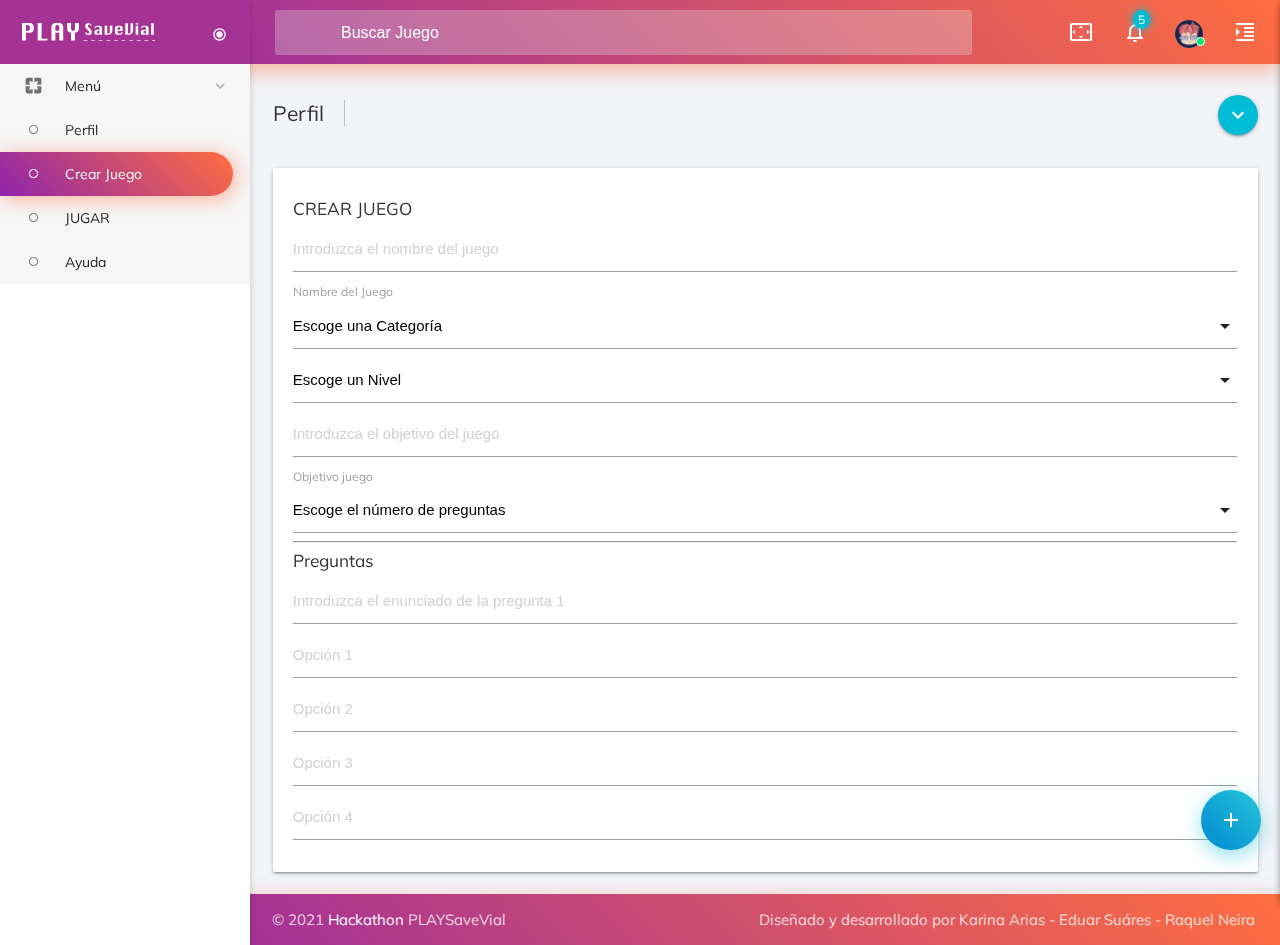
==== crearJuego.html @ b0d1ce9a "Front - Registro" ====
<!DOCTYPE html>
<html class="loading" lang="en" data-textdirection="ltr">
<!-- BEGIN: Head-->

<head>
    <meta http-equiv="Content-Type" content="text/html; charset=UTF-8">
    <meta http-equiv="X-UA-Compatible" content="IE=edge">
    <meta name="viewport" content="width=device-width, initial-scale=1.0, user-scalable=0, minimal-ui">
    <title>CrearJuego</title>
    <link rel="apple-touch-icon" href="app-assets/images/favicon/apple-touch-icon-152x152.png">

    <link rel="shortcut icon" type="image/x-icon" href="app-assets/images/favicon/Ofavicon-32x32.png">
    <link href="https://fonts.googleapis.com/icon?family=Material+Icons" rel="stylesheet">

    <!-- ///////////////// -->

    <!-- BEGIN: VENDOR CSS-->
    <link rel="stylesheet" type="text/css" href="app-assets/vendors/vendors.min.css">
    <link rel="stylesheet" type="text/css" href="app-assets/vendors/flag-icon/css/flag-icon.min.css">
    <link rel="stylesheet" type="text/css" href="app-assets/vendors/data-tables/css/jquery.dataTables.min.css">
    <link rel="stylesheet" type="text/css" href="app-assets/vendors/data-tables/extensions/responsive/css/responsive.dataTables.min.css">
    <link rel="stylesheet" type="text/css" href="app-assets/vendors/data-tables/css/select.dataTables.min.css">
    <!-- END: VENDOR CSS-->
    <!-- BEGIN: Page Level CSS-->
    <link rel="stylesheet" type="text/css" href="app-assets/css/themes/vertical-menu-nav-dark-template/materialize.css">
    <link rel="stylesheet" type="text/css" href="app-assets/css/themes/vertical-menu-nav-dark-template/style.css">
    <link rel="stylesheet" type="text/css" href="app-assets/css/pages/data-tables.css">
    <link rel="stylesheet" href="https://cdn.datatables.net/1.11.3/css/dataTables.bootstrap4.min.css">
    <!-- END: Page Level CSS-->
    <!-- BEGIN: Custom CSS-->
    <link rel="stylesheet" type="text/css" href="app-assets/css/custom/custom.css">
    <link rel="stylesheet" type="text/css" href="app-assets/css/custom/custom.css">
    <!-- END: Custom CSS-->

</head>
<!-- END: Head-->

<body class="vertical-layout page-header-light vertical-menu-collapsible preload-transitions 2-columns   " data-open="click" data-menu="vertical-menu-nav-dark" data-col="2-columns">

    <!-- BEGIN: Header-->
    <header class="page-topbar" id="header">
        <div class="navbar navbar-fixed">
            <nav class="navbar-main navbar-color nav-collapsible sideNav-lock navbar-dark gradient-45deg-purple-deep-orange gradient-shadow">
                <div class="nav-wrapper">
                    <div class="header-search-wrapper hide-on-med-and-down"><i class="material-icons">buscar</i>
                        <input class="header-search-input z-depth-2" type="text" name="Search" placeholder="Buscar Juego" data-search="template-list">
                        <ul class="search-list collection display-none"></ul>
                    </div>
                    <ul class="navbar-list right">
                        <li class="dropdown-language"><a class="waves-effect waves-block waves-light translation-button" href="#" data-target="translation-dropdown"><span class="flag-icon flag-icon-gb"></span></a></li>
                        <li class="hide-on-med-and-down"><a class="waves-effect waves-block waves-light toggle-fullscreen" href="javascript:void(0);"><i class="material-icons">settings_overscan</i></a></li>
                        <li class="hide-on-large-only search-input-wrapper"><a class="waves-effect waves-block waves-light search-button" href="javascript:void(0);"><i class="material-icons">search</i></a></li>
                        <li><a class="waves-effect waves-block waves-light notification-button" href="javascript:void(0);" data-target="notifications-dropdown"><i class="material-icons">notifications_none<small class="notification-badge">5</small></i></a></li>
                        <li><a class="waves-effect waves-block waves-light profile-button" href="javascript:void(0);" data-target="profile-dropdown"><span class="avatar-status avatar-online"><img src="app-assets/images/avatar/AvatarJuego.png" alt="avatar"><i></i></span></a></li>
                        <li><a class="waves-effect waves-block waves-light sidenav-trigger" href="#" data-target="slide-out-right"><i class="material-icons">format_indent_increase</i></a></li>
                    </ul>
                    <!-- translation-button-->
                    <ul class="dropdown-content" id="translation-dropdown">
                        <li class="dropdown-item"><a class="grey-text text-darken-1" href="#!" data-language="en"><i class="flag-icon flag-icon-gb"></i> English</a></li>
                        <li class="dropdown-item"><a class="grey-text text-darken-1" href="#!" data-language="fr"><i class="flag-icon flag-icon-fr"></i> French</a></li>
                        <li class="dropdown-item"><a class="grey-text text-darken-1" href="#!" data-language="pt"><i class="flag-icon flag-icon-pt"></i> Portuguese</a></li>
                        <li class="dropdown-item"><a class="grey-text text-darken-1" href="#!" data-language="de"><i class="flag-icon flag-icon-de"></i> German</a></li>
                    </ul>
                    <!-- notifications-dropdown-->
                    <ul class="dropdown-content" id="notifications-dropdown">
                        <li>
                            <h6>Notificaciones<span class="new badge">5</span></h6>
                        </li>
                        <li class="divider"></li>
                    </ul>
                    <!-- profile-dropdown-->
                    <ul class="dropdown-content" id="profile-dropdown">
                        <li><a class="grey-text text-darken-1" href="#"><i class="material-icons">person_outline</i> Perfil</a></li>
                        <li><a class="grey-text text-darken-1" href="#"><i class="material-icons">chat_bubble_outline</i> Chat</a></li>
                        <li><a class="grey-text text-darken-1" href="#"><i class="material-icons">help_outline</i> Ayuda</a></li>
                        <li class="divider"></li>
                        <li><a class="grey-text text-darken-1" href="#"><i class="material-icons">keyboard_tab</i> Salir</a></li>
                    </ul>
                </div>
                <nav class="display-none search-sm">
                    <div class="nav-wrapper">
                        <form id="navbarForm">
                            <div class="input-field search-input-sm">
                                <input class="search-box-sm mb-0" type="search" required="" id="search" placeholder="Explore Materialize" data-search="template-list">
                                <label class="label-icon" for="search"><i class="material-icons search-sm-icon">search</i></label><i class="material-icons search-sm-close">close</i>
                                <ul class="search-list collection search-list-sm display-none"></ul>
                            </div>
                        </form>
                    </div>
                </nav>
            </nav>
        </div>
    </header>
    <!-- END: Header-->
    <ul class="display-none" id="default-search-main">
        <li class="auto-suggestion-title"><a class="collection-item" href="#">
                <h6 class="search-title">FILES</h6>
            </a></li>
        <li class="auto-suggestion"><a class="collection-item" href="#">
                <div class="display-flex">
                    <div class="display-flex align-item-center flex-grow-1">
                        <div class="avatar"><img src="../../../app-assets/images/icon/pdf-image.png" width="24" height="30" alt="sample image"></div>
                        <div class="member-info display-flex flex-column"><span class="black-text">Two new item submitted</span><small class="grey-text">Marketing Manager</small></div>
                    </div>
                    <div class="status"><small class="grey-text">17kb</small></div>
                </div>
            </a></li>
        <li class="auto-suggestion"><a class="collection-item" href="#">
                <div class="display-flex">
                    <div class="display-flex align-item-center flex-grow-1">
                        <div class="avatar"><img src="../../../app-assets/images/icon/doc-image.png" width="24" height="30" alt="sample image"></div>
                        <div class="member-info display-flex flex-column"><span class="black-text">52 Doc file Generator</span><small class="grey-text">FontEnd Developer</small></div>
                    </div>
                    <div class="status"><small class="grey-text">550kb</small></div>
                </div>
            </a></li>
        <li class="auto-suggestion"><a class="collection-item" href="#">
                <div class="display-flex">
                    <div class="display-flex align-item-center flex-grow-1">
                        <div class="avatar"><img src="../../../app-assets/images/icon/xls-image.png" width="24" height="30" alt="sample image"></div>
                        <div class="member-info display-flex flex-column"><span class="black-text">25 Xls File Uploaded</span><small class="grey-text">Digital Marketing Manager</small></div>
                    </div>
                    <div class="status"><small class="grey-text">20kb</small></div>
                </div>
            </a></li>
        <li class="auto-suggestion"><a class="collection-item" href="#">
                <div class="display-flex">
                    <div class="display-flex align-item-center flex-grow-1">
                        <div class="avatar"><img src="../../../app-assets/images/icon/jpg-image.png" width="24" height="30" alt="sample image"></div>
                        <div class="member-info display-flex flex-column"><span class="black-text">Anna Strong</span><small class="grey-text">Web Designer</small></div>
                    </div>
                    <div class="status"><small class="grey-text">37kb</small></div>
                </div>
            </a></li>
        <li class="auto-suggestion-title"><a class="collection-item" href="#">
                <h6 class="search-title">MEMBERS</h6>
            </a></li>
        <li class="auto-suggestion"><a class="collection-item" href="#">
                <div class="display-flex">
                    <div class="display-flex align-item-center flex-grow-1">
                        <div class="avatar"><img class="circle" src="" width="30" alt="sample image"></div>
                        <div class="member-info display-flex flex-column"><span class="black-text">John Doe</span><small class="grey-text">UI designer</small></div>
                    </div>
                </div>
            </a></li>
        <li class="auto-suggestion"><a class="collection-item" href="#">
                <div class="display-flex">
                    <div class="display-flex align-item-center flex-grow-1">
                        <div class="avatar"><img class="circle" src="" width="30" alt="sample image"></div>
                        <div class="member-info display-flex flex-column"><span class="black-text">Michal Clark</span><small class="grey-text">FontEnd Developer</small></div>
                    </div>
                </div>
            </a></li>
        <li class="auto-suggestion"><a class="collection-item" href="#">
                <div class="display-flex">
                    <div class="display-flex align-item-center flex-grow-1">
                        <div class="avatar"><img class="circle" src="" width="30" alt="sample image"></div>
                        <div class="member-info display-flex flex-column"><span class="black-text">Milena Gibson</span><small class="grey-text">Digital Marketing</small></div>
                    </div>
                </div>
            </a></li>
        <li class="auto-suggestion"><a class="collection-item" href="#">
                <div class="display-flex">
                    <div class="display-flex align-item-center flex-grow-1">
                        <div class="avatar"><img class="circle" src="" width="30" alt="sample image"></div>
                        <div class="member-info display-flex flex-column"><span class="black-text">Anna Strong</span><small class="grey-text">Web Designer</small></div>
                    </div>
                </div>
            </a></li>
    </ul>
    <ul class="display-none" id="page-search-title">
        <li class="auto-suggestion-title"><a class="collection-item" href="#">
                <h6 class="search-title">PAGES</h6>
            </a></li>
    </ul>
    <ul class="display-none" id="search-not-found">
        <li class="auto-suggestion"><a class="collection-item display-flex align-items-center" href="#"><span class="material-icons">error_outline</span><span class="member-info">No results found.</span></a></li>
    </ul>



    <!-- BEGIN: SideNav-->
    <aside class="sidenav-main nav-expanded nav-lock nav-collapsible sidenav-light navbar-full sidenav-active-rounded">
        <div class="brand-sidebar">
            <h1 class="logo-wrapper"><a class="brand-logo darken-1" href="index.html"><img class="miLogoPerfil"src="app-assets/images/logo/logoplaysvg3.svg" alt="materialize logo"/><span class="logo-text hide-on-med-and-down"></span></a><a class="navbar-toggler" href="#"><i class="material-icons">radio_button_checked</i></a></h1>
        </div>
        <ul class="sidenav sidenav-collapsible leftside-navigation collapsible sidenav-fixed menu-shadow" id="slide-out" data-menu="menu-navigation" data-collapsible="menu-accordion">
            <li class="active bold"><a class="collapsible-header waves-effect waves-cyan " href="#"><i class="material-icons">pages</i><span class="menu-title" data-i18n="Pages">Menú</span></a>
                <div class="collapsible-body">
                    <ul class="collapsible collapsible-sub" data-collapsible="accordion">
                        <li><a href="perfil.html"><i class="material-icons">radio_button_unchecked</i><span data-i18n="Page Blank">Perfil</span></a>
                        </li>
                        <li class="active"><a class="active"href="crearJuego.html"><i class="material-icons">radio_button_unchecked</i><span data-i18n="Page Blank">Crear Juego</span></a>
                        </li>
                        <li><a href="jugar.html"><i class="material-icons">radio_button_unchecked</i><span data-i18n="Page Blank">JUGAR</span></a>
                        </li>
                        <li><a href="#"><i class="material-icons">radio_button_unchecked</i><span data-i18n="Page Blank">Ayuda</span></a>
                        </li>
                        <!-- <li><a href="skate.html"><i class="material-icons">radio_button_unchecked</i><span data-i18n="Page Blank">Skate</span></a>
                        </li>
                        <li><a href="#"><i class="material-icons">radio_button_unchecked</i><span data-i18n="Page Blank">Cliente</span></a>
                        </li>
                        <li><a href="#"><i class="material-icons">radio_button_unchecked</i><span data-i18n="Page Blank">Mensaje</span></a>
                        </li> -->
                    </ul>
                </div>
            </li>

        </ul>
        <div class="navigation-background"></div><a class="sidenav-trigger btn-sidenav-toggle btn-floating btn-medium waves-effect waves-light hide-on-large-only" href="#" data-target="slide-out"><i class="material-icons">menu</i></a>
    </aside>
    <!-- END: SideNav-->

    <!-- BEGIN: Page Main-->
    <div id="main">
        <div class="row">
            <div class="breadcrumbs-inline pt-3 pb-1" id="breadcrumbs-wrapper">
                <!-- Search for small screen-->
                <div class="container">
                    <div class="row">
                        <div class="col s10 m6 l6 breadcrumbs-left">
                            <h5 class="breadcrumbs-title mt-0 mb-0 display-inline hide-on-small-and-down"><span>Perfil</span></h5>
                        </div>
                        <div class="col s2 m6 l6"><a class="btn btn-floating dropdown-settings waves-effect waves-light breadcrumbs-btn right" href="#!" data-target="dropdown1"><i class="material-icons">expand_more </i><i class="material-icons right">arrow_drop_down</i></a>
                            <ul class="dropdown-content" id="dropdown1" tabindex="0">
                                <li tabindex="0"><a class="grey-text text-darken-2" href="#">Crear Juego</a></li>
                                <li tabindex="0"><a class="grey-text text-darken-2" href="#">Jugar</a></li>
                            </ul>
                        </div>
                    </div>
                </div>
            </div>


            <div class="col s12">
                <div class="container">

                        <!-- Modal Trigger -->
                        <!-- <button id="btnNuevo" type="button" class="waves-effect waves-light btn modal-trigger tooltipped" data-toggle="modal" href="#modalGuardar" data-position="bottom" data-tooltip="Agregar Categoria"><i class="material-icons" >library_add</i></button> -->
                        <!-- Modal Structure -->
                        <div id="modalGuardar" class="modal">
                            <div class="modal-content">
                                <h4>Agregar Categoria</h4>
                                <div>
                                    <input type="text" id="name" placeholder="Introduzca el nombre de la categoria">
                                    <input type="text" id="description" placeholder="Introduzca la descripción">
                                </div>
                                <button class="btn waves-effect waves-light " type="submit" name="action" onclick="guardarInformacion()">Agregar
                                    <i class="material-icons right"  >send</i>
                                </button>

                            </div>
                        </div>
                        <div id="modalEditar" class="modal">
                            <div class="modal-content">
                                <h4>Editar Categoria</h4>
                                <div>
                                    <input type="text" id="name_e" placeholder="name">
                                    <input type="text" id="description_e" placeholder="brand">
                                </div>
                                <button class="btn waves-effect waves-light " type="submit" name="action" onclick="editarInformacion()">Editar
                                    <i class="material-icons right"  >send</i>
                                </button>

                            </div>
                        </div>
                        <!-- FINAL MODAL -->

                    <div class="section">
                        <div class="card">
                            <div class="card-content">
                                <p class="caption mb-0">


                                    <!-- ////// -->

                                    <div class="container caja">
                                        <div class="row">
                                            <!-- CONTENIDO MIBODY-->
                                            <!-- users view start -->
                                            <div>
                                                <h6>CREAR JUEGO</h6>

                                                    <input placeholder="Introduzca el nombre del juego" id="nombreJuego" type="text" class="validate">
                                                    <label for="nombreJuego">Nombre del Juego</label>

                                                <select>
                                                    <option value="" disabled selected>Escoge una Categoría</option>
                                                    <option value="Ciclistas">Ciclistas</option>
                                                    <option value="Scooters">Scooters</option>
                                                </select>
                                                <select>
                                                    <option value="" disabled selected>Escoge un Nivel</option>
                                                    <option value="Nivel 1">Nivel 1</option>
                                                    <option value="Nivel 2">Nivel 2</option>
                                                    <option value="Nivel 1">Nivel 3</option>
                                                </select>
                                                <input placeholder="Introduzca el objetivo del juego" id="objetivoJuego" type="text" class="validate">
                                                    <label for="objetivoJuego">Objetivo juego</label>
                                                <select>
                                                    <option value="" disabled selected>Escoge el número de preguntas</option>
                                                    <option value="">2</option>
                                                    <option value="">3</option>
                                                    <option value="">4</option>
                                                    <option value="">5</option>
                                                    <option value="">6</option>
                                                    <option value="">7</option>
                                                    <option value="">8</option>
                                                    <option value="">9</option>
                                                    <option value="">10</option>
                                                </select>
                                                <hr>
                                                <h6>Preguntas</h6>
                                                <input type="text" id="enunciado" placeholder="Introduzca el enunciado de la pregunta 1">
                                                <input type="text" id="enunciado" placeholder="Opción 1">
                                                <input type="text" id="enunciado" placeholder="Opción 2">
                                                <input type="text" id="enunciado" placeholder="Opción 3">
                                                <input type="text" id="enunciado" placeholder="Opción 4">
                                            </div>
                                            <!--  FIN CONTENIDO -->

                                        </div>
                                    </div>


                                </p>
                            </div>
                        </div>
                    </div><!-- START RIGHT SIDEBAR NAV -->
                    <aside id="right-sidebar-nav">
                        <div id="slide-out-right" class="slide-out-right-sidenav sidenav rightside-navigation">
                            <div class="row">
                                <div class="slide-out-right-title">
                                    <div class="col s12 border-bottom-1 pb-0 pt-1">
                                        <div class="row">
                                            <div class="col s2 pr-0 center">
                                                <i class="material-icons vertical-text-middle"><a href="#" class="sidenav-close">clear</a></i>
                                            </div>

                                        </div>
                                    </div>
                                </div>
                                <div class="slide-out-right-body row pl-3">
                                    </div>
                                    <div id="settings" class="col s12">
                                        <p class="setting-header mt-8 mb-3 ml-5 font-weight-900">GENERAL SETTINGS</p>
                                        <ul class="collection border-none">
                                            <li class="collection-item border-none">
                                                <div class="m-0">
                                                    <span>Notifications</span>
                                                    <div class="switch right">
                                                        <label>
                                                            <input checked type="checkbox" />
                                                            <span class="lever"></span>
                                                        </label>
                                                    </div>
                                                </div>
                                            </li>
                                            <li class="collection-item border-none">
                                                <div class="m-0">
                                                    <span>Show recent activity</span>
                                                    <div class="switch right">
                                                        <label>
                                                            <input type="checkbox" />
                                                            <span class="lever"></span>
                                                        </label>
                                                    </div>
                                                </div>
                                            </li>
                                            <li class="collection-item border-none">
                                                <div class="m-0">
                                                    <span>Show recent activity</span>
                                                    <div class="switch right">
                                                        <label>
                                                            <input type="checkbox" />
                                                            <span class="lever"></span>
                                                        </label>
                                                    </div>
                                                </div>
                                            </li>
                                            <li class="collection-item border-none">
                                                <div class="m-0">
                                                    <span>Show Task statistics</span>
                                                    <div class="switch right">
                                                        <label>
                                                            <input type="checkbox" />
                                                            <span class="lever"></span>
                                                        </label>
                                                    </div>
                                                </div>
                                            </li>
                                            <li class="collection-item border-none">
                                                <div class="m-0">
                                                    <span>Show your emails</span>
                                                    <div class="switch right">
                                                        <label>
                                                            <input type="checkbox" />
                                                            <span class="lever"></span>
                                                        </label>
                                                    </div>
                                                </div>
                                            </li>
                                            <li class="collection-item border-none">
                                                <div class="m-0">
                                                    <span>Email Notifications</span>
                                                    <div class="switch right">
                                                        <label>
                                                            <input checked type="checkbox" />
                                                            <span class="lever"></span>
                                                        </label>
                                                    </div>
                                                </div>
                                            </li>
                                        </ul>
                                        <p class="setting-header mt-7 mb-3 ml-5 font-weight-900">SYSTEM SETTINGS</p>
                                        <ul class="collection border-none">
                                            <li class="collection-item border-none">
                                                <div class="m-0">
                                                    <span>System Logs</span>
                                                    <div class="switch right">
                                                        <label>
                                                            <input type="checkbox" />
                                                            <span class="lever"></span>
                                                        </label>
                                                    </div>
                                                </div>
                                            </li>
                                            <li class="collection-item border-none">
                                                <div class="m-0">
                                                    <span>Error Reporting</span>
                                                    <div class="switch right">
                                                        <label>
                                                            <input type="checkbox" />
                                                            <span class="lever"></span>
                                                        </label>
                                                    </div>
                                                </div>
                                            </li>
                                            <li class="collection-item border-none">
                                                <div class="m-0">
                                                    <span>Applications Logs</span>
                                                    <div class="switch right">
                                                        <label>
                                                            <input checked type="checkbox" />
                                                            <span class="lever"></span>
                                                        </label>
                                                    </div>
                                                </div>
                                            </li>
                                            <li class="collection-item border-none">
                                                <div class="m-0">
                                                    <span>Backup Servers</span>
                                                    <div class="switch right">
                                                        <label>
                                                            <input type="checkbox" />
                                                            <span class="lever"></span>
                                                        </label>
                                                    </div>
                                                </div>
                                            </li>
                                            <li class="collection-item border-none">
                                                <div class="m-0">
                                                    <span>Audit Logs</span>
                                                    <div class="switch right">
                                                        <label>
                                                            <input type="checkbox" />
                                                            <span class="lever"></span>
                                                        </label>
                                                    </div>
                                                </div>
                                            </li>
                                        </ul>
                                    </div>
                                    <div id="activity" class="col s12">
                                        <div class="activity">
                                            <p class="mt-5 mb-0 ml-5 font-weight-900">SYSTEM LOGS</p>
                                            <ul class="widget-timeline mb-0">
                                                <li class="timeline-items timeline-icon-green active">
                                                    <div class="timeline-time">Today</div>
                                                    <h6 class="timeline-title">Homepage mockup design</h6>
                                                    <p class="timeline-text">Melissa liked your activity.</p>
                                                    <div class="timeline-content orange-text">Important</div>
                                                </li>
                                                <li class="timeline-items timeline-icon-cyan active">
                                                    <div class="timeline-time">10 min</div>
                                                    <h6 class="timeline-title">Melissa liked your activity Drinks.</h6>
                                                    <p class="timeline-text">Here are some news feed interactions concepts.</p>
                                                    <div class="timeline-content green-text">Resolved</div>
                                                </li>
                                                <li class="timeline-items timeline-icon-red active">
                                                    <div class="timeline-time">30 mins</div>
                                                    <h6 class="timeline-title">12 new users registered</h6>
                                                    <p class="timeline-text">Here are some news feed interactions concepts.</p>
                                                    <div class="timeline-content">
                                                        <img src="../../../app-assets/images/icon/pdf.png" alt="document" height="30" width="25" class="mr-1">Registration.doc
                                                    </div>
                                                </li>
                                                <li class="timeline-items timeline-icon-indigo active">
                                                    <div class="timeline-time">2 Hrs</div>
                                                    <h6 class="timeline-title">Tina is attending your activity</h6>
                                                    <p class="timeline-text">Here are some news feed interactions concepts.</p>
                                                    <div class="timeline-content">
                                                        <img src="../../../app-assets/images/icon/pdf.png" alt="document" height="30" width="25" class="mr-1">Activity.doc
                                                    </div>
                                                </li>
                                                <li class="timeline-items timeline-icon-orange">
                                                    <div class="timeline-time">5 hrs</div>
                                                    <h6 class="timeline-title">Josh is now following you</h6>
                                                    <p class="timeline-text">Here are some news feed interactions concepts.</p>
                                                    <div class="timeline-content red-text">Pending</div>
                                                </li>
                                            </ul>
                                            <p class="mt-5 mb-0 ml-5 font-weight-900">APPLICATIONS LOGS</p>
                                            <ul class="widget-timeline mb-0">
                                                <li class="timeline-items timeline-icon-green active">
                                                    <div class="timeline-time">Just now</div>
                                                    <h6 class="timeline-title">New order received urgent</h6>
                                                    <p class="timeline-text">Melissa liked your activity.</p>
                                                    <div class="timeline-content orange-text">Important</div>
                                                </li>
                                                <li class="timeline-items timeline-icon-cyan active">
                                                    <div class="timeline-time">05 min</div>
                                                    <h6 class="timeline-title">System shutdown.</h6>
                                                    <p class="timeline-text">Here are some news feed interactions concepts.</p>
                                                    <div class="timeline-content blue-text">Urgent</div>
                                                </li>
                                                <li class="timeline-items timeline-icon-red">
                                                    <div class="timeline-time">20 mins</div>
                                                    <h6 class="timeline-title">Database overloaded 89%</h6>
                                                    <p class="timeline-text">Here are some news feed interactions concepts.</p>
                                                    <div class="timeline-content">
                                                        <img src="../../../app-assets/images/icon/pdf.png" alt="document" height="30" width="25" class="mr-1">Database-log.doc
                                                    </div>
                                                </li>
                                            </ul>
                                            <p class="mt-5 mb-0 ml-5 font-weight-900">SERVER LOGS</p>
                                            <ul class="widget-timeline mb-0">
                                                <li class="timeline-items timeline-icon-green active">
                                                    <div class="timeline-time">10 min</div>
                                                    <h6 class="timeline-title">System error</h6>
                                                    <p class="timeline-text">Melissa liked your activity.</p>
                                                    <div class="timeline-content red-text">Error</div>
                                                </li>
                                                <li class="timeline-items timeline-icon-cyan">
                                                    <div class="timeline-time">1 min</div>
                                                    <h6 class="timeline-title">Production server down.</h6>
                                                    <p class="timeline-text">Here are some news feed interactions concepts.</p>
                                                    <div class="timeline-content blue-text">Urgent</div>
                                                </li>
                                            </ul>
                                        </div>
                                    </div>
                                </div>
                            </div>
                        </div>

                        <!-- Slide Out Chat -->
                        <ul id="slide-out-chat" class="sidenav slide-out-right-sidenav-chat">
                            <li class="center-align pt-2 pb-2 sidenav-close chat-head">
                                <a href="#!"><i class="material-icons mr-0">chevron_left</i>Elizabeth Elliott</a>
                            </li>
                            <li class="chat-body">
                                <ul class="collection">
                                    <li class="collection-item display-flex avatar pl-5 pb-0" data-target="slide-out-chat">
                                        <span class="avatar-status avatar-online avatar-50"><img src="" alt="avatar" />
                                        </span>
                                        <div class="user-content speech-bubble">
                                            <p class="medium-small">hello!</p>
                                        </div>
                                    </li>
                                    <li class="collection-item display-flex avatar justify-content-end pl-5 pb-0" data-target="slide-out-chat">
                                        <div class="user-content speech-bubble-right">
                                            <p class="medium-small">How can we help? We're here for you!</p>
                                        </div>
                                    </li>
                                    <li class="collection-item display-flex avatar pl-5 pb-0" data-target="slide-out-chat">
                                        <span class="avatar-status avatar-online avatar-50"><img src="" alt="avatar" />
                                        </span>
                                        <div class="user-content speech-bubble">
                                            <p class="medium-small">I am looking for the best admin template.?</p>
                                        </div>
                                    </li>
                                    <li class="collection-item display-flex avatar justify-content-end pl-5 pb-0" data-target="slide-out-chat">
                                        <div class="user-content speech-bubble-right">
                                            <p class="medium-small">Materialize admin is the responsive materializecss admin template.</p>
                                        </div>
                                    </li>

                                    <li class="collection-item display-grid width-100 center-align">
                                        <p>8:20 a.m.</p>
                                    </li>

                                    <li class="collection-item display-flex avatar pl-5 pb-0" data-target="slide-out-chat">
                                        <span class="avatar-status avatar-online avatar-50"><img src="" alt="avatar" />
                                        </span>
                                        <div class="user-content speech-bubble">
                                            <p class="medium-small">Ohh! very nice</p>
                                        </div>
                                    </li>
                                    <li class="collection-item display-flex avatar justify-content-end pl-5 pb-0" data-target="slide-out-chat">
                                        <div class="user-content speech-bubble-right">
                                            <p class="medium-small">Thank you.</p>
                                        </div>
                                    </li>
                                    <li class="collection-item display-flex avatar pl-5 pb-0" data-target="slide-out-chat">
                                        <span class="avatar-status avatar-online avatar-50"><img src="" alt="avatar" />
                                        </span>
                                        <div class="user-content speech-bubble">
                                            <p class="medium-small">How can I purchase it?</p>
                                        </div>
                                    </li>

                                    <li class="collection-item display-grid width-100 center-align">
                                        <p>9:00 a.m.</p>
                                    </li>

                                    <li class="collection-item display-flex avatar justify-content-end pl-5 pb-0" data-target="slide-out-chat">
                                        <div class="user-content speech-bubble-right">
                                            <p class="medium-small">From ThemeForest.</p>
                                        </div>
                                    </li>
                                    <li class="collection-item display-flex avatar justify-content-end pl-5 pb-0" data-target="slide-out-chat">
                                        <div class="user-content speech-bubble-right">
                                            <p class="medium-small">Only $24</p>
                                        </div>
                                    </li>
                                    <li class="collection-item display-flex avatar pl-5 pb-0" data-target="slide-out-chat">
                                        <span class="avatar-status avatar-online avatar-50"><img src="" alt="avatar" />
                                        </span>
                                        <div class="user-content speech-bubble">
                                            <p class="medium-small">Ohh! Thank you.</p>
                                        </div>
                                    </li>
                                    <li class="collection-item display-flex avatar pl-5 pb-0" data-target="slide-out-chat">
                                        <span class="avatar-status avatar-online avatar-50"><img src="" alt="avatar" />
                                        </span>
                                        <div class="user-content speech-bubble">
                                            <p class="medium-small">I will purchase it for sure.</p>
                                        </div>
                                    </li>
                                    <li class="collection-item display-flex avatar justify-content-end pl-5 pb-0" data-target="slide-out-chat">
                                        <div class="user-content speech-bubble-right">
                                            <p class="medium-small">Great, Feel free to get in touch on</p>
                                        </div>
                                    </li>
                                    <li class="collection-item display-flex avatar justify-content-end pl-5 pb-0" data-target="slide-out-chat">
                                        <div class="user-content speech-bubble-right">
                                            <p class="medium-small">https://pixinvent.ticksy.com/</p>
                                        </div>
                                    </li>
                                </ul>
                            </li>
                            <li class="center-align chat-footer">
                                <form class="col s12" onsubmit="slideOutChat()" action="javascript:void(0);">
                                    <div class="input-field">
                                        <input id="icon_prefix" type="text" class="search" />
                                        <label for="icon_prefix">Type here..</label>
                                        <a onclick="slideOutChat()"><i class="material-icons prefix">send</i></a>
                                    </div>
                                </form>
                            </li>
                        </ul>
                    </aside>
                    <!-- END RIGHT SIDEBAR NAV -->
                    <div style="bottom: 50px; right: 19px;" class="fixed-action-btn direction-top"><a class="btn-floating btn-large gradient-45deg-light-blue-cyan gradient-shadow"><i class="material-icons">add</i></a>
                        <ul>
                            <li><a href="#" class="btn-floating blue"><i class="material-icons">help_outline</i></a></li>
                            <li><a href="#" class="btn-floating green"><i class="material-icons">widgets</i></a></li>
                            <li><a href="#" class="btn-floating amber"><i class="material-icons">today</i></a></li>
                            <li><a href="#" class="btn-floating red"><i class="material-icons">mail_outline</i></a></li>
                        </ul>
                    </div>
                </div>
                <div class="content-overlay"></div>
            </div>
        </div>
    </div>
    <!-- END: Page Main-->

    <!-- BEGIN: Footer-->

    <footer class="page-footer footer footer-static footer-dark gradient-45deg-purple-deep-orange gradient-shadow navbar-border navbar-shadow">
        <div class="footer-copyright">
            <div class="container"><span>&copy; 2021 <a href="http://themeforest.net/user/pixinvent/portfolio?ref=pixinvent" target="_blank">Hackathon</a> PLAYSaveVial</span><span class="right hide-on-small-only">Diseñado y desarrollado por  Karina Arias - Eduar Suáres - Raquel Neira</span></div>
        </div>
    </footer>

    <!-- END: Footer-->
    <!-- BEGIN VENDOR JS-->
    <script src="app-assets/js/vendors.min.js"></script>
    <!-- BEGIN VENDOR JS-->
    <!-- BEGIN PAGE VENDOR JS-->
    <script src="app-assets/vendors/data-tables/js/jquery.dataTables.min.js"></script>
    <script src="app-assets/vendors/data-tables/extensions/responsive/js/dataTables.responsive.min.js"></script>
    <script src="app-assets/vendors/data-tables/js/dataTables.select.min.js"></script>
    <!-- END PAGE VENDOR JS-->
    <!-- BEGIN THEME  JS-->
    <script src="app-assets/js/plugins.js"></script>
    <script src="app-assets/js/search.js"></script>
    <script src="app-assets/js/custom/custom-script.js"></script>
    <!-- END THEME  JS-->
    <!-- BEGIN PAGE LEVEL JS-->
    <!-- <script src="app-assets/js/scripts/data-tables.js"></script> -->
    <script src="resources/js/comunicacion.js"></script>
    <script src="resources/js/Services/perfil.js"></script>
    <script src="app-assets/js/scripts/form-elements.js""></script>
    <!-- END PAGE LEVEL JS-->

</body>

</html>
---- app-assets/vendors/flag-icon/css/flag-icon.min.css ----
.flag-icon-background{background-size:contain;background-position:50%;background-repeat:no-repeat}.flag-icon{background-size:contain;background-position:50%;background-repeat:no-repeat;position:relative;display:inline-block;width:1.33333333em;line-height:1em}.flag-icon:before{content:'\00a0'}.flag-icon.flag-icon-squared{width:1em}.flag-icon-ad{background-image:url(../flags/4x3/ad.svg)}.flag-icon-ad.flag-icon-squared{background-image:url(../flags/1x1/ad.svg)}.flag-icon-ae{background-image:url(../flags/4x3/ae.svg)}.flag-icon-ae.flag-icon-squared{background-image:url(../flags/1x1/ae.svg)}.flag-icon-af{background-image:url(../flags/4x3/af.svg)}.flag-icon-af.flag-icon-squared{background-image:url(../flags/1x1/af.svg)}.flag-icon-ag{background-image:url(../flags/4x3/ag.svg)}.flag-icon-ag.flag-icon-squared{background-image:url(../flags/1x1/ag.svg)}.flag-icon-ai{background-image:url(../flags/4x3/ai.svg)}.flag-icon-ai.flag-icon-squared{background-image:url(../flags/1x1/ai.svg)}.flag-icon-al{background-image:url(../flags/4x3/al.svg)}.flag-icon-al.flag-icon-squared{background-image:url(../flags/1x1/al.svg)}.flag-icon-am{background-image:url(../flags/4x3/am.svg)}.flag-icon-am.flag-icon-squared{background-image:url(../flags/1x1/am.svg)}.flag-icon-ao{background-image:url(../flags/4x3/ao.svg)}.flag-icon-ao.flag-icon-squared{background-image:url(../flags/1x1/ao.svg)}.flag-icon-aq{background-image:url(../flags/4x3/aq.svg)}.flag-icon-aq.flag-icon-squared{background-image:url(../flags/1x1/aq.svg)}.flag-icon-ar{background-image:url(../flags/4x3/ar.svg)}.flag-icon-ar.flag-icon-squared{background-image:url(../flags/1x1/ar.svg)}.flag-icon-as{background-image:url(../flags/4x3/as.svg)}.flag-icon-as.flag-icon-squared{background-image:url(../flags/1x1/as.svg)}.flag-icon-at{background-image:url(../flags/4x3/at.svg)}.flag-icon-at.flag-icon-squared{background-image:url(../flags/1x1/at.svg)}.flag-icon-au{background-image:url(../flags/4x3/au.svg)}.flag-icon-au.flag-icon-squared{background-image:url(../flags/1x1/au.svg)}.flag-icon-aw{background-image:url(../flags/4x3/aw.svg)}.flag-icon-aw.flag-icon-squared{background-image:url(../flags/1x1/aw.svg)}.flag-icon-ax{background-image:url(../flags/4x3/ax.svg)}.flag-icon-ax.flag-icon-squared{background-image:url(../flags/1x1/ax.svg)}.flag-icon-az{background-image:url(../flags/4x3/az.svg)}.flag-icon-az.flag-icon-squared{background-image:url(../flags/1x1/az.svg)}.flag-icon-ba{background-image:url(../flags/4x3/ba.svg)}.flag-icon-ba.flag-icon-squared{background-image:url(../flags/1x1/ba.svg)}.flag-icon-bb{background-image:url(../flags/4x3/bb.svg)}.flag-icon-bb.flag-icon-squared{background-image:url(../flags/1x1/bb.svg)}.flag-icon-bd{background-image:url(../flags/4x3/bd.svg)}.flag-icon-bd.flag-icon-squared{background-image:url(../flags/1x1/bd.svg)}.flag-icon-be{background-image:url(../flags/4x3/be.svg)}.flag-icon-be.flag-icon-squared{background-image:url(../flags/1x1/be.svg)}.flag-icon-bf{background-image:url(../flags/4x3/bf.svg)}.flag-icon-bf.flag-icon-squared{background-image:url(../flags/1x1/bf.svg)}.flag-icon-bg{background-image:url(../flags/4x3/bg.svg)}.flag-icon-bg.flag-icon-squared{background-image:url(../flags/1x1/bg.svg)}.flag-icon-bh{background-image:url(../flags/4x3/bh.svg)}.flag-icon-bh.flag-icon-squared{background-image:url(../flags/1x1/bh.svg)}.flag-icon-bi{background-image:url(../flags/4x3/bi.svg)}.flag-icon-bi.flag-icon-squared{background-image:url(../flags/1x1/bi.svg)}.flag-icon-bj{background-image:url(../flags/4x3/bj.svg)}.flag-icon-bj.flag-icon-squared{background-image:url(../flags/1x1/bj.svg)}.flag-icon-bl{background-image:url(../flags/4x3/bl.svg)}.flag-icon-bl.flag-icon-squared{background-image:url(../flags/1x1/bl.svg)}.flag-icon-bm{background-image:url(../flags/4x3/bm.svg)}.flag-icon-bm.flag-icon-squared{background-image:url(../flags/1x1/bm.svg)}.flag-icon-bn{background-image:url(../flags/4x3/bn.svg)}.flag-icon-bn.flag-icon-squared{background-image:url(../flags/1x1/bn.svg)}.flag-icon-bo{background-image:url(../flags/4x3/bo.svg)}.flag-icon-bo.flag-icon-squared{background-image:url(../flags/1x1/bo.svg)}.flag-icon-bq{background-image:url(../flags/4x3/bq.svg)}.flag-icon-bq.flag-icon-squared{background-image:url(../flags/1x1/bq.svg)}.flag-icon-br{background-image:url(../flags/4x3/br.svg)}.flag-icon-br.flag-icon-squared{background-image:url(../flags/1x1/br.svg)}.flag-icon-bs{background-image:url(../flags/4x3/bs.svg)}.flag-icon-bs.flag-icon-squared{background-image:url(../flags/1x1/bs.svg)}.flag-icon-bt{background-image:url(../flags/4x3/bt.svg)}.flag-icon-bt.flag-icon-squared{background-image:url(../flags/1x1/bt.svg)}.flag-icon-bv{background-image:url(../flags/4x3/bv.svg)}.flag-icon-bv.flag-icon-squared{background-image:url(../flags/1x1/bv.svg)}.flag-icon-bw{background-image:url(../flags/4x3/bw.svg)}.flag-icon-bw.flag-icon-squared{background-image:url(../flags/1x1/bw.svg)}.flag-icon-by{background-image:url(../flags/4x3/by.svg)}.flag-icon-by.flag-icon-squared{background-image:url(../flags/1x1/by.svg)}.flag-icon-bz{background-image:url(../flags/4x3/bz.svg)}.flag-icon-bz.flag-icon-squared{background-image:url(../flags/1x1/bz.svg)}.flag-icon-ca{background-image:url(../flags/4x3/ca.svg)}.flag-icon-ca.flag-icon-squared{background-image:url(../flags/1x1/ca.svg)}.flag-icon-cc{background-image:url(../flags/4x3/cc.svg)}.flag-icon-cc.flag-icon-squared{background-image:url(../flags/1x1/cc.svg)}.flag-icon-cd{background-image:url(../flags/4x3/cd.svg)}.flag-icon-cd.flag-icon-squared{background-image:url(../flags/1x1/cd.svg)}.flag-icon-cf{background-image:url(../flags/4x3/cf.svg)}.flag-icon-cf.flag-icon-squared{background-image:url(../flags/1x1/cf.svg)}.flag-icon-cg{background-image:url(../flags/4x3/cg.svg)}.flag-icon-cg.flag-icon-squared{background-image:url(../flags/1x1/cg.svg)}.flag-icon-ch{background-image:url(../flags/4x3/ch.svg)}.flag-icon-ch.flag-icon-squared{background-image:url(../flags/1x1/ch.svg)}.flag-icon-ci{background-image:url(../flags/4x3/ci.svg)}.flag-icon-ci.flag-icon-squared{background-image:url(../flags/1x1/ci.svg)}.flag-icon-ck{background-image:url(../flags/4x3/ck.svg)}.flag-icon-ck.flag-icon-squared{background-image:url(../flags/1x1/ck.svg)}.flag-icon-cl{background-image:url(../flags/4x3/cl.svg)}.flag-icon-cl.flag-icon-squared{background-image:url(../flags/1x1/cl.svg)}.flag-icon-cm{background-image:url(../flags/4x3/cm.svg)}.flag-icon-cm.flag-icon-squared{background-image:url(../flags/1x1/cm.svg)}.flag-icon-cn{background-image:url(../flags/4x3/cn.svg)}.flag-icon-cn.flag-icon-squared{background-image:url(../flags/1x1/cn.svg)}.flag-icon-co{background-image:url(../flags/4x3/co.svg)}.flag-icon-co.flag-icon-squared{background-image:url(../flags/1x1/co.svg)}.flag-icon-cr{background-image:url(../flags/4x3/cr.svg)}.flag-icon-cr.flag-icon-squared{background-image:url(../flags/1x1/cr.svg)}.flag-icon-cu{background-image:url(../flags/4x3/cu.svg)}.flag-icon-cu.flag-icon-squared{background-image:url(../flags/1x1/cu.svg)}.flag-icon-cv{background-image:url(../flags/4x3/cv.svg)}.flag-icon-cv.flag-icon-squared{background-image:url(../flags/1x1/cv.svg)}.flag-icon-cw{background-image:url(../flags/4x3/cw.svg)}.flag-icon-cw.flag-icon-squared{background-image:url(../flags/1x1/cw.svg)}.flag-icon-cx{background-image:url(../flags/4x3/cx.svg)}.flag-icon-cx.flag-icon-squared{background-image:url(../flags/1x1/cx.svg)}.flag-icon-cy{background-image:url(../flags/4x3/cy.svg)}.flag-icon-cy.flag-icon-squared{background-image:url(../flags/1x1/cy.svg)}.flag-icon-cz{background-image:url(../flags/4x3/cz.svg)}.flag-icon-cz.flag-icon-squared{background-image:url(../flags/1x1/cz.svg)}.flag-icon-de{background-image:url(../flags/4x3/de.svg)}.flag-icon-de.flag-icon-squared{background-image:url(../flags/1x1/de.svg)}.flag-icon-dj{background-image:url(../flags/4x3/dj.svg)}.flag-icon-dj.flag-icon-squared{background-image:url(../flags/1x1/dj.svg)}.flag-icon-dk{background-image:url(../flags/4x3/dk.svg)}.flag-icon-dk.flag-icon-squared{background-image:url(../flags/1x1/dk.svg)}.flag-icon-dm{background-image:url(../flags/4x3/dm.svg)}.flag-icon-dm.flag-icon-squared{background-image:url(../flags/1x1/dm.svg)}.flag-icon-do{background-image:url(../flags/4x3/do.svg)}.flag-icon-do.flag-icon-squared{background-image:url(../flags/1x1/do.svg)}.flag-icon-dz{background-image:url(../flags/4x3/dz.svg)}.flag-icon-dz.flag-icon-squared{background-image:url(../flags/1x1/dz.svg)}.flag-icon-ec{background-image:url(../flags/4x3/ec.svg)}.flag-icon-ec.flag-icon-squared{background-image:url(../flags/1x1/ec.svg)}.flag-icon-ee{background-image:url(../flags/4x3/ee.svg)}.flag-icon-ee.flag-icon-squared{background-image:url(../flags/1x1/ee.svg)}.flag-icon-eg{background-image:url(../flags/4x3/eg.svg)}.flag-icon-eg.flag-icon-squared{background-image:url(../flags/1x1/eg.svg)}.flag-icon-eh{background-image:url(../flags/4x3/eh.svg)}.flag-icon-eh.flag-icon-squared{background-image:url(../flags/1x1/eh.svg)}.flag-icon-er{background-image:url(../flags/4x3/er.svg)}.flag-icon-er.flag-icon-squared{background-image:url(../flags/1x1/er.svg)}.flag-icon-es{background-image:url(../flags/4x3/es.svg)}.flag-icon-es.flag-icon-squared{background-image:url(../flags/1x1/es.svg)}.flag-icon-et{background-image:url(../flags/4x3/et.svg)}.flag-icon-et.flag-icon-squared{background-image:url(../flags/1x1/et.svg)}.flag-icon-fi{background-image:url(../flags/4x3/fi.svg)}.flag-icon-fi.flag-icon-squared{background-image:url(../flags/1x1/fi.svg)}.flag-icon-fj{background-image:url(../flags/4x3/fj.svg)}.flag-icon-fj.flag-icon-squared{background-image:url(../flags/1x1/fj.svg)}.flag-icon-fk{background-image:url(../flags/4x3/fk.svg)}.flag-icon-fk.flag-icon-squared{background-image:url(../flags/1x1/fk.svg)}.flag-icon-fm{background-image:url(../flags/4x3/fm.svg)}.flag-icon-fm.flag-icon-squared{background-image:url(../flags/1x1/fm.svg)}.flag-icon-fo{background-image:url(../flags/4x3/fo.svg)}.flag-icon-fo.flag-icon-squared{background-image:url(../flags/1x1/fo.svg)}.flag-icon-fr{background-image:url(../flags/4x3/fr.svg)}.flag-icon-fr.flag-icon-squared{background-image:url(../flags/1x1/fr.svg)}.flag-icon-ga{background-image:url(../flags/4x3/ga.svg)}.flag-icon-ga.flag-icon-squared{background-image:url(../flags/1x1/ga.svg)}.flag-icon-gb{background-image:url(../flags/4x3/gb.svg)}.flag-icon-gb.flag-icon-squared{background-image:url(../flags/1x1/gb.svg)}.flag-icon-gd{background-image:url(../flags/4x3/gd.svg)}.flag-icon-gd.flag-icon-squared{background-image:url(../flags/1x1/gd.svg)}.flag-icon-ge{background-image:url(../flags/4x3/ge.svg)}.flag-icon-ge.flag-icon-squared{background-image:url(../flags/1x1/ge.svg)}.flag-icon-gf{background-image:url(../flags/4x3/gf.svg)}.flag-icon-gf.flag-icon-squared{background-image:url(../flags/1x1/gf.svg)}.flag-icon-gg{background-image:url(../flags/4x3/gg.svg)}.flag-icon-gg.flag-icon-squared{background-image:url(../flags/1x1/gg.svg)}.flag-icon-gh{background-image:url(../flags/4x3/gh.svg)}.flag-icon-gh.flag-icon-squared{background-image:url(../flags/1x1/gh.svg)}.flag-icon-gi{background-image:url(../flags/4x3/gi.svg)}.flag-icon-gi.flag-icon-squared{background-image:url(../flags/1x1/gi.svg)}.flag-icon-gl{background-image:url(../flags/4x3/gl.svg)}.flag-icon-gl.flag-icon-squared{background-image:url(../flags/1x1/gl.svg)}.flag-icon-gm{background-image:url(../flags/4x3/gm.svg)}.flag-icon-gm.flag-icon-squared{background-image:url(../flags/1x1/gm.svg)}.flag-icon-gn{background-image:url(../flags/4x3/gn.svg)}.flag-icon-gn.flag-icon-squared{background-image:url(../flags/1x1/gn.svg)}.flag-icon-gp{background-image:url(../flags/4x3/gp.svg)}.flag-icon-gp.flag-icon-squared{background-image:url(../flags/1x1/gp.svg)}.flag-icon-gq{background-image:url(../flags/4x3/gq.svg)}.flag-icon-gq.flag-icon-squared{background-image:url(../flags/1x1/gq.svg)}.flag-icon-gr{background-image:url(../flags/4x3/gr.svg)}.flag-icon-gr.flag-icon-squared{background-image:url(../flags/1x1/gr.svg)}.flag-icon-gs{background-image:url(../flags/4x3/gs.svg)}.flag-icon-gs.flag-icon-squared{background-image:url(../flags/1x1/gs.svg)}.flag-icon-gt{background-image:url(../flags/4x3/gt.svg)}.flag-icon-gt.flag-icon-squared{background-image:url(../flags/1x1/gt.svg)}.flag-icon-gu{background-image:url(../flags/4x3/gu.svg)}.flag-icon-gu.flag-icon-squared{background-image:url(../flags/1x1/gu.svg)}.flag-icon-gw{background-image:url(../flags/4x3/gw.svg)}.flag-icon-gw.flag-icon-squared{background-image:url(../flags/1x1/gw.svg)}.flag-icon-gy{background-image:url(../flags/4x3/gy.svg)}.flag-icon-gy.flag-icon-squared{background-image:url(../flags/1x1/gy.svg)}.flag-icon-hk{background-image:url(../flags/4x3/hk.svg)}.flag-icon-hk.flag-icon-squared{background-image:url(../flags/1x1/hk.svg)}.flag-icon-hm{background-image:url(../flags/4x3/hm.svg)}.flag-icon-hm.flag-icon-squared{background-image:url(../flags/1x1/hm.svg)}.flag-icon-hn{background-image:url(../flags/4x3/hn.svg)}.flag-icon-hn.flag-icon-squared{background-image:url(../flags/1x1/hn.svg)}.flag-icon-hr{background-image:url(../flags/4x3/hr.svg)}.flag-icon-hr.flag-icon-squared{background-image:url(../flags/1x1/hr.svg)}.flag-icon-ht{background-image:url(../flags/4x3/ht.svg)}.flag-icon-ht.flag-icon-squared{background-image:url(../flags/1x1/ht.svg)}.flag-icon-hu{background-image:url(../flags/4x3/hu.svg)}.flag-icon-hu.flag-icon-squared{background-image:url(../flags/1x1/hu.svg)}.flag-icon-id{background-image:url(../flags/4x3/id.svg)}.flag-icon-id.flag-icon-squared{background-image:url(../flags/1x1/id.svg)}.flag-icon-ie{background-image:url(../flags/4x3/ie.svg)}.flag-icon-ie.flag-icon-squared{background-image:url(../flags/1x1/ie.svg)}.flag-icon-il{background-image:url(../flags/4x3/il.svg)}.flag-icon-il.flag-icon-squared{background-image:url(../flags/1x1/il.svg)}.flag-icon-im{background-image:url(../flags/4x3/im.svg)}.flag-icon-im.flag-icon-squared{background-image:url(../flags/1x1/im.svg)}.flag-icon-in{background-image:url(../flags/4x3/in.svg)}.flag-icon-in.flag-icon-squared{background-image:url(../flags/1x1/in.svg)}.flag-icon-io{background-image:url(../flags/4x3/io.svg)}.flag-icon-io.flag-icon-squared{background-image:url(../flags/1x1/io.svg)}.flag-icon-iq{background-image:url(../flags/4x3/iq.svg)}.flag-icon-iq.flag-icon-squared{background-image:url(../flags/1x1/iq.svg)}.flag-icon-ir{background-image:url(../flags/4x3/ir.svg)}.flag-icon-ir.flag-icon-squared{background-image:url(../flags/1x1/ir.svg)}.flag-icon-is{background-image:url(../flags/4x3/is.svg)}.flag-icon-is.flag-icon-squared{background-image:url(../flags/1x1/is.svg)}.flag-icon-it{background-image:url(../flags/4x3/it.svg)}.flag-icon-it.flag-icon-squared{background-image:url(../flags/1x1/it.svg)}.flag-icon-je{background-image:url(../flags/4x3/je.svg)}.flag-icon-je.flag-icon-squared{background-image:url(../flags/1x1/je.svg)}.flag-icon-jm{background-image:url(../flags/4x3/jm.svg)}.flag-icon-jm.flag-icon-squared{background-image:url(../flags/1x1/jm.svg)}.flag-icon-jo{background-image:url(../flags/4x3/jo.svg)}.flag-icon-jo.flag-icon-squared{background-image:url(../flags/1x1/jo.svg)}.flag-icon-jp{background-image:url(../flags/4x3/jp.svg)}.flag-icon-jp.flag-icon-squared{background-image:url(../flags/1x1/jp.svg)}.flag-icon-ke{background-image:url(../flags/4x3/ke.svg)}.flag-icon-ke.flag-icon-squared{background-image:url(../flags/1x1/ke.svg)}.flag-icon-kg{background-image:url(../flags/4x3/kg.svg)}.flag-icon-kg.flag-icon-squared{background-image:url(../flags/1x1/kg.svg)}.flag-icon-kh{background-image:url(../flags/4x3/kh.svg)}.flag-icon-kh.flag-icon-squared{background-image:url(../flags/1x1/kh.svg)}.flag-icon-ki{background-image:url(../flags/4x3/ki.svg)}.flag-icon-ki.flag-icon-squared{background-image:url(../flags/1x1/ki.svg)}.flag-icon-km{background-image:url(../flags/4x3/km.svg)}.flag-icon-km.flag-icon-squared{background-image:url(../flags/1x1/km.svg)}.flag-icon-kn{background-image:url(../flags/4x3/kn.svg)}.flag-icon-kn.flag-icon-squared{background-image:url(../flags/1x1/kn.svg)}.flag-icon-kp{background-image:url(../flags/4x3/kp.svg)}.flag-icon-kp.flag-icon-squared{background-image:url(../flags/1x1/kp.svg)}.flag-icon-kr{background-image:url(../flags/4x3/kr.svg)}.flag-icon-kr.flag-icon-squared{background-image:url(../flags/1x1/kr.svg)}.flag-icon-kw{background-image:url(../flags/4x3/kw.svg)}.flag-icon-kw.flag-icon-squared{background-image:url(../flags/1x1/kw.svg)}.flag-icon-ky{background-image:url(../flags/4x3/ky.svg)}.flag-icon-ky.flag-icon-squared{background-image:url(../flags/1x1/ky.svg)}.flag-icon-kz{background-image:url(../flags/4x3/kz.svg)}.flag-icon-kz.flag-icon-squared{background-image:url(../flags/1x1/kz.svg)}.flag-icon-la{background-image:url(../flags/4x3/la.svg)}.flag-icon-la.flag-icon-squared{background-image:url(../flags/1x1/la.svg)}.flag-icon-lb{background-image:url(../flags/4x3/lb.svg)}.flag-icon-lb.flag-icon-squared{background-image:url(../flags/1x1/lb.svg)}.flag-icon-lc{background-image:url(../flags/4x3/lc.svg)}.flag-icon-lc.flag-icon-squared{background-image:url(../flags/1x1/lc.svg)}.flag-icon-li{background-image:url(../flags/4x3/li.svg)}.flag-icon-li.flag-icon-squared{background-image:url(../flags/1x1/li.svg)}.flag-icon-lk{background-image:url(../flags/4x3/lk.svg)}.flag-icon-lk.flag-icon-squared{background-image:url(../flags/1x1/lk.svg)}.flag-icon-lr{background-image:url(../flags/4x3/lr.svg)}.flag-icon-lr.flag-icon-squared{background-image:url(../flags/1x1/lr.svg)}.flag-icon-ls{background-image:url(../flags/4x3/ls.svg)}.flag-icon-ls.flag-icon-squared{background-image:url(../flags/1x1/ls.svg)}.flag-icon-lt{background-image:url(../flags/4x3/lt.svg)}.flag-icon-lt.flag-icon-squared{background-image:url(../flags/1x1/lt.svg)}.flag-icon-lu{background-image:url(../flags/4x3/lu.svg)}.flag-icon-lu.flag-icon-squared{background-image:url(../flags/1x1/lu.svg)}.flag-icon-lv{background-image:url(../flags/4x3/lv.svg)}.flag-icon-lv.flag-icon-squared{background-image:url(../flags/1x1/lv.svg)}.flag-icon-ly{background-image:url(../flags/4x3/ly.svg)}.flag-icon-ly.flag-icon-squared{background-image:url(../flags/1x1/ly.svg)}.flag-icon-ma{background-image:url(../flags/4x3/ma.svg)}.flag-icon-ma.flag-icon-squared{background-image:url(../flags/1x1/ma.svg)}.flag-icon-mc{background-image:url(../flags/4x3/mc.svg)}.flag-icon-mc.flag-icon-squared{background-image:url(../flags/1x1/mc.svg)}.flag-icon-md{background-image:url(../flags/4x3/md.svg)}.flag-icon-md.flag-icon-squared{background-image:url(../flags/1x1/md.svg)}.flag-icon-me{background-image:url(../flags/4x3/me.svg)}.flag-icon-me.flag-icon-squared{background-image:url(../flags/1x1/me.svg)}.flag-icon-mf{background-image:url(../flags/4x3/mf.svg)}.flag-icon-mf.flag-icon-squared{background-image:url(../flags/1x1/mf.svg)}.flag-icon-mg{background-image:url(../flags/4x3/mg.svg)}.flag-icon-mg.flag-icon-squared{background-image:url(../flags/1x1/mg.svg)}.flag-icon-mh{background-image:url(../flags/4x3/mh.svg)}.flag-icon-mh.flag-icon-squared{background-image:url(../flags/1x1/mh.svg)}.flag-icon-mk{background-image:url(../flags/4x3/mk.svg)}.flag-icon-mk.flag-icon-squared{background-image:url(../flags/1x1/mk.svg)}.flag-icon-ml{background-image:url(../flags/4x3/ml.svg)}.flag-icon-ml.flag-icon-squared{background-image:url(../flags/1x1/ml.svg)}.flag-icon-mm{background-image:url(../flags/4x3/mm.svg)}.flag-icon-mm.flag-icon-squared{background-image:url(../flags/1x1/mm.svg)}.flag-icon-mn{background-image:url(../flags/4x3/mn.svg)}.flag-icon-mn.flag-icon-squared{background-image:url(../flags/1x1/mn.svg)}.flag-icon-mo{background-image:url(../flags/4x3/mo.svg)}.flag-icon-mo.flag-icon-squared{background-image:url(../flags/1x1/mo.svg)}.flag-icon-mp{background-image:url(../flags/4x3/mp.svg)}.flag-icon-mp.flag-icon-squared{background-image:url(../flags/1x1/mp.svg)}.flag-icon-mq{background-image:url(../flags/4x3/mq.svg)}.flag-icon-mq.flag-icon-squared{background-image:url(../flags/1x1/mq.svg)}.flag-icon-mr{background-image:url(../flags/4x3/mr.svg)}.flag-icon-mr.flag-icon-squared{background-image:url(../flags/1x1/mr.svg)}.flag-icon-ms{background-image:url(../flags/4x3/ms.svg)}.flag-icon-ms.flag-icon-squared{background-image:url(../flags/1x1/ms.svg)}.flag-icon-mt{background-image:url(../flags/4x3/mt.svg)}.flag-icon-mt.flag-icon-squared{background-image:url(../flags/1x1/mt.svg)}.flag-icon-mu{background-image:url(../flags/4x3/mu.svg)}.flag-icon-mu.flag-icon-squared{background-image:url(../flags/1x1/mu.svg)}.flag-icon-mv{background-image:url(../flags/4x3/mv.svg)}.flag-icon-mv.flag-icon-squared{background-image:url(../flags/1x1/mv.svg)}.flag-icon-mw{background-image:url(../flags/4x3/mw.svg)}.flag-icon-mw.flag-icon-squared{background-image:url(../flags/1x1/mw.svg)}.flag-icon-mx{background-image:url(../flags/4x3/mx.svg)}.flag-icon-mx.flag-icon-squared{background-image:url(../flags/1x1/mx.svg)}.flag-icon-my{background-image:url(../flags/4x3/my.svg)}.flag-icon-my.flag-icon-squared{background-image:url(../flags/1x1/my.svg)}.flag-icon-mz{background-image:url(../flags/4x3/mz.svg)}.flag-icon-mz.flag-icon-squared{background-image:url(../flags/1x1/mz.svg)}.flag-icon-na{background-image:url(../flags/4x3/na.svg)}.flag-icon-na.flag-icon-squared{background-image:url(../flags/1x1/na.svg)}.flag-icon-nc{background-image:url(../flags/4x3/nc.svg)}.flag-icon-nc.flag-icon-squared{background-image:url(../flags/1x1/nc.svg)}.flag-icon-ne{background-image:url(../flags/4x3/ne.svg)}.flag-icon-ne.flag-icon-squared{background-image:url(../flags/1x1/ne.svg)}.flag-icon-nf{background-image:url(../flags/4x3/nf.svg)}.flag-icon-nf.flag-icon-squared{background-image:url(../flags/1x1/nf.svg)}.flag-icon-ng{background-image:url(../flags/4x3/ng.svg)}.flag-icon-ng.flag-icon-squared{background-image:url(../flags/1x1/ng.svg)}.flag-icon-ni{background-image:url(../flags/4x3/ni.svg)}.flag-icon-ni.flag-icon-squared{background-image:url(../flags/1x1/ni.svg)}.flag-icon-nl{background-image:url(../flags/4x3/nl.svg)}.flag-icon-nl.flag-icon-squared{background-image:url(../flags/1x1/nl.svg)}.flag-icon-no{background-image:url(../flags/4x3/no.svg)}.flag-icon-no.flag-icon-squared{background-image:url(../flags/1x1/no.svg)}.flag-icon-np{background-image:url(../flags/4x3/np.svg)}.flag-icon-np.flag-icon-squared{background-image:url(../flags/1x1/np.svg)}.flag-icon-nr{background-image:url(../flags/4x3/nr.svg)}.flag-icon-nr.flag-icon-squared{background-image:url(../flags/1x1/nr.svg)}.flag-icon-nu{background-image:url(../flags/4x3/nu.svg)}.flag-icon-nu.flag-icon-squared{background-image:url(../flags/1x1/nu.svg)}.flag-icon-nz{background-image:url(../flags/4x3/nz.svg)}.flag-icon-nz.flag-icon-squared{background-image:url(../flags/1x1/nz.svg)}.flag-icon-om{background-image:url(../flags/4x3/om.svg)}.flag-icon-om.flag-icon-squared{background-image:url(../flags/1x1/om.svg)}.flag-icon-pa{background-image:url(../flags/4x3/pa.svg)}.flag-icon-pa.flag-icon-squared{background-image:url(../flags/1x1/pa.svg)}.flag-icon-pe{background-image:url(../flags/4x3/pe.svg)}.flag-icon-pe.flag-icon-squared{background-image:url(../flags/1x1/pe.svg)}.flag-icon-pf{background-image:url(../flags/4x3/pf.svg)}.flag-icon-pf.flag-icon-squared{background-image:url(../flags/1x1/pf.svg)}.flag-icon-pg{background-image:url(../flags/4x3/pg.svg)}.flag-icon-pg.flag-icon-squared{background-image:url(../flags/1x1/pg.svg)}.flag-icon-ph{background-image:url(../flags/4x3/ph.svg)}.flag-icon-ph.flag-icon-squared{background-image:url(../flags/1x1/ph.svg)}.flag-icon-pk{background-image:url(../flags/4x3/pk.svg)}.flag-icon-pk.flag-icon-squared{background-image:url(../flags/1x1/pk.svg)}.flag-icon-pl{background-image:url(../flags/4x3/pl.svg)}.flag-icon-pl.flag-icon-squared{background-image:url(../flags/1x1/pl.svg)}.flag-icon-pm{background-image:url(../flags/4x3/pm.svg)}.flag-icon-pm.flag-icon-squared{background-image:url(../flags/1x1/pm.svg)}.flag-icon-pn{background-image:url(../flags/4x3/pn.svg)}.flag-icon-pn.flag-icon-squared{background-image:url(../flags/1x1/pn.svg)}.flag-icon-pr{background-image:url(../flags/4x3/pr.svg)}.flag-icon-pr.flag-icon-squared{background-image:url(../flags/1x1/pr.svg)}.flag-icon-ps{background-image:url(../flags/4x3/ps.svg)}.flag-icon-ps.flag-icon-squared{background-image:url(../flags/1x1/ps.svg)}.flag-icon-pt{background-image:url(../flags/4x3/pt.svg)}.flag-icon-pt.flag-icon-squared{background-image:url(../flags/1x1/pt.svg)}.flag-icon-pw{background-image:url(../flags/4x3/pw.svg)}.flag-icon-pw.flag-icon-squared{background-image:url(../flags/1x1/pw.svg)}.flag-icon-py{background-image:url(../flags/4x3/py.svg)}.flag-icon-py.flag-icon-squared{background-image:url(../flags/1x1/py.svg)}.flag-icon-qa{background-image:url(../flags/4x3/qa.svg)}.flag-icon-qa.flag-icon-squared{background-image:url(../flags/1x1/qa.svg)}.flag-icon-re{background-image:url(../flags/4x3/re.svg)}.flag-icon-re.flag-icon-squared{background-image:url(../flags/1x1/re.svg)}.flag-icon-ro{background-image:url(../flags/4x3/ro.svg)}.flag-icon-ro.flag-icon-squared{background-image:url(../flags/1x1/ro.svg)}.flag-icon-rs{background-image:url(../flags/4x3/rs.svg)}.flag-icon-rs.flag-icon-squared{background-image:url(../flags/1x1/rs.svg)}.flag-icon-ru{background-image:url(../flags/4x3/ru.svg)}.flag-icon-ru.flag-icon-squared{background-image:url(../flags/1x1/ru.svg)}.flag-icon-rw{background-image:url(../flags/4x3/rw.svg)}.flag-icon-rw.flag-icon-squared{background-image:url(../flags/1x1/rw.svg)}.flag-icon-sa{background-image:url(../flags/4x3/sa.svg)}.flag-icon-sa.flag-icon-squared{background-image:url(../flags/1x1/sa.svg)}.flag-icon-sb{background-image:url(../flags/4x3/sb.svg)}.flag-icon-sb.flag-icon-squared{background-image:url(../flags/1x1/sb.svg)}.flag-icon-sc{background-image:url(../flags/4x3/sc.svg)}.flag-icon-sc.flag-icon-squared{background-image:url(../flags/1x1/sc.svg)}.flag-icon-sd{background-image:url(../flags/4x3/sd.svg)}.flag-icon-sd.flag-icon-squared{background-image:url(../flags/1x1/sd.svg)}.flag-icon-se{background-image:url(../flags/4x3/se.svg)}.flag-icon-se.flag-icon-squared{background-image:url(../flags/1x1/se.svg)}.flag-icon-sg{background-image:url(../flags/4x3/sg.svg)}.flag-icon-sg.flag-icon-squared{background-image:url(../flags/1x1/sg.svg)}.flag-icon-sh{background-image:url(../flags/4x3/sh.svg)}.flag-icon-sh.flag-icon-squared{background-image:url(../flags/1x1/sh.svg)}.flag-icon-si{background-image:url(../flags/4x3/si.svg)}.flag-icon-si.flag-icon-squared{background-image:url(../flags/1x1/si.svg)}.flag-icon-sj{background-image:url(../flags/4x3/sj.svg)}.flag-icon-sj.flag-icon-squared{background-image:url(../flags/1x1/sj.svg)}.flag-icon-sk{background-image:url(../flags/4x3/sk.svg)}.flag-icon-sk.flag-icon-squared{background-image:url(../flags/1x1/sk.svg)}.flag-icon-sl{background-image:url(../flags/4x3/sl.svg)}.flag-icon-sl.flag-icon-squared{background-image:url(../flags/1x1/sl.svg)}.flag-icon-sm{background-image:url(../flags/4x3/sm.svg)}.flag-icon-sm.flag-icon-squared{background-image:url(../flags/1x1/sm.svg)}.flag-icon-sn{background-image:url(../flags/4x3/sn.svg)}.flag-icon-sn.flag-icon-squared{background-image:url(../flags/1x1/sn.svg)}.flag-icon-so{background-image:url(../flags/4x3/so.svg)}.flag-icon-so.flag-icon-squared{background-image:url(../flags/1x1/so.svg)}.flag-icon-sr{background-image:url(../flags/4x3/sr.svg)}.flag-icon-sr.flag-icon-squared{background-image:url(../flags/1x1/sr.svg)}.flag-icon-ss{background-image:url(../flags/4x3/ss.svg)}.flag-icon-ss.flag-icon-squared{background-image:url(../flags/1x1/ss.svg)}.flag-icon-st{background-image:url(../flags/4x3/st.svg)}.flag-icon-st.flag-icon-squared{background-image:url(../flags/1x1/st.svg)}.flag-icon-sv{background-image:url(../flags/4x3/sv.svg)}.flag-icon-sv.flag-icon-squared{background-image:url(../flags/1x1/sv.svg)}.flag-icon-sx{background-image:url(../flags/4x3/sx.svg)}.flag-icon-sx.flag-icon-squared{background-image:url(../flags/1x1/sx.svg)}.flag-icon-sy{background-image:url(../flags/4x3/sy.svg)}.flag-icon-sy.flag-icon-squared{background-image:url(../flags/1x1/sy.svg)}.flag-icon-sz{background-image:url(../flags/4x3/sz.svg)}.flag-icon-sz.flag-icon-squared{background-image:url(../flags/1x1/sz.svg)}.flag-icon-tc{background-image:url(../flags/4x3/tc.svg)}.flag-icon-tc.flag-icon-squared{background-image:url(../flags/1x1/tc.svg)}.flag-icon-td{background-image:url(../flags/4x3/td.svg)}.flag-icon-td.flag-icon-squared{background-image:url(../flags/1x1/td.svg)}.flag-icon-tf{background-image:url(../flags/4x3/tf.svg)}.flag-icon-tf.flag-icon-squared{background-image:url(../flags/1x1/tf.svg)}.flag-icon-tg{background-image:url(../flags/4x3/tg.svg)}.flag-icon-tg.flag-icon-squared{background-image:url(../flags/1x1/tg.svg)}.flag-icon-th{background-image:url(../flags/4x3/th.svg)}.flag-icon-th.flag-icon-squared{background-image:url(../flags/1x1/th.svg)}.flag-icon-tj{background-image:url(../flags/4x3/tj.svg)}.flag-icon-tj.flag-icon-squared{background-image:url(../flags/1x1/tj.svg)}.flag-icon-tk{background-image:url(../flags/4x3/tk.svg)}.flag-icon-tk.flag-icon-squared{background-image:url(../flags/1x1/tk.svg)}.flag-icon-tl{background-image:url(../flags/4x3/tl.svg)}.flag-icon-tl.flag-icon-squared{background-image:url(../flags/1x1/tl.svg)}.flag-icon-tm{background-image:url(../flags/4x3/tm.svg)}.flag-icon-tm.flag-icon-squared{background-image:url(../flags/1x1/tm.svg)}.flag-icon-tn{background-image:url(../flags/4x3/tn.svg)}.flag-icon-tn.flag-icon-squared{background-image:url(../flags/1x1/tn.svg)}.flag-icon-to{background-image:url(../flags/4x3/to.svg)}.flag-icon-to.flag-icon-squared{background-image:url(../flags/1x1/to.svg)}.flag-icon-tr{background-image:url(../flags/4x3/tr.svg)}.flag-icon-tr.flag-icon-squared{background-image:url(../flags/1x1/tr.svg)}.flag-icon-tt{background-image:url(../flags/4x3/tt.svg)}.flag-icon-tt.flag-icon-squared{background-image:url(../flags/1x1/tt.svg)}.flag-icon-tv{background-image:url(../flags/4x3/tv.svg)}.flag-icon-tv.flag-icon-squared{background-image:url(../flags/1x1/tv.svg)}.flag-icon-tw{background-image:url(../flags/4x3/tw.svg)}.flag-icon-tw.flag-icon-squared{background-image:url(../flags/1x1/tw.svg)}.flag-icon-tz{background-image:url(../flags/4x3/tz.svg)}.flag-icon-tz.flag-icon-squared{background-image:url(../flags/1x1/tz.svg)}.flag-icon-ua{background-image:url(../flags/4x3/ua.svg)}.flag-icon-ua.flag-icon-squared{background-image:url(../flags/1x1/ua.svg)}.flag-icon-ug{background-image:url(../flags/4x3/ug.svg)}.flag-icon-ug.flag-icon-squared{background-image:url(../flags/1x1/ug.svg)}.flag-icon-um{background-image:url(../flags/4x3/um.svg)}.flag-icon-um.flag-icon-squared{background-image:url(../flags/1x1/um.svg)}.flag-icon-us{background-image:url(../flags/4x3/us.svg)}.flag-icon-us.flag-icon-squared{background-image:url(../flags/1x1/us.svg)}.flag-icon-uy{background-image:url(../flags/4x3/uy.svg)}.flag-icon-uy.flag-icon-squared{background-image:url(../flags/1x1/uy.svg)}.flag-icon-uz{background-image:url(../flags/4x3/uz.svg)}.flag-icon-uz.flag-icon-squared{background-image:url(../flags/1x1/uz.svg)}.flag-icon-va{background-image:url(../flags/4x3/va.svg)}.flag-icon-va.flag-icon-squared{background-image:url(../flags/1x1/va.svg)}.flag-icon-vc{background-image:url(../flags/4x3/vc.svg)}.flag-icon-vc.flag-icon-squared{background-image:url(../flags/1x1/vc.svg)}.flag-icon-ve{background-image:url(../flags/4x3/ve.svg)}.flag-icon-ve.flag-icon-squared{background-image:url(../flags/1x1/ve.svg)}.flag-icon-vg{background-image:url(../flags/4x3/vg.svg)}.flag-icon-vg.flag-icon-squared{background-image:url(../flags/1x1/vg.svg)}.flag-icon-vi{background-image:url(../flags/4x3/vi.svg)}.flag-icon-vi.flag-icon-squared{background-image:url(../flags/1x1/vi.svg)}.flag-icon-vn{background-image:url(../flags/4x3/vn.svg)}.flag-icon-vn.flag-icon-squared{background-image:url(../flags/1x1/vn.svg)}.flag-icon-vu{background-image:url(../flags/4x3/vu.svg)}.flag-icon-vu.flag-icon-squared{background-image:url(../flags/1x1/vu.svg)}.flag-icon-wf{background-image:url(../flags/4x3/wf.svg)}.flag-icon-wf.flag-icon-squared{background-image:url(../flags/1x1/wf.svg)}.flag-icon-ws{background-image:url(../flags/4x3/ws.svg)}.flag-icon-ws.flag-icon-squared{background-image:url(../flags/1x1/ws.svg)}.flag-icon-ye{background-image:url(../flags/4x3/ye.svg)}.flag-icon-ye.flag-icon-squared{background-image:url(../flags/1x1/ye.svg)}.flag-icon-yt{background-image:url(../flags/4x3/yt.svg)}.flag-icon-yt.flag-icon-squared{background-image:url(../flags/1x1/yt.svg)}.flag-icon-za{background-image:url(../flags/4x3/za.svg)}.flag-icon-za.flag-icon-squared{background-image:url(../flags/1x1/za.svg)}.flag-icon-zm{background-image:url(../flags/4x3/zm.svg)}.flag-icon-zm.flag-icon-squared{background-image:url(../flags/1x1/zm.svg)}.flag-icon-zw{background-image:url(../flags/4x3/zw.svg)}.flag-icon-zw.flag-icon-squared{background-image:url(../flags/1x1/zw.svg)}.flag-icon-es-ca{background-image:url(../flags/4x3/es-ca.svg)}.flag-icon-es-ca.flag-icon-squared{background-image:url(../flags/1x1/es-ca.svg)}.flag-icon-eu{background-image:url(../flags/4x3/eu.svg)}.flag-icon-eu.flag-icon-squared{background-image:url(../flags/1x1/eu.svg)}.flag-icon-gb-eng{background-image:url(../flags/4x3/gb-eng.svg)}.flag-icon-gb-eng.flag-icon-squared{background-image:url(../flags/1x1/gb-eng.svg)}.flag-icon-gb-nir{background-image:url(../flags/4x3/gb-nir.svg)}.flag-icon-gb-nir.flag-icon-squared{background-image:url(../flags/1x1/gb-nir.svg)}.flag-icon-gb-sct{background-image:url(../flags/4x3/gb-sct.svg)}.flag-icon-gb-sct.flag-icon-squared{background-image:url(../flags/1x1/gb-sct.svg)}.flag-icon-gb-wls{background-image:url(../flags/4x3/gb-wls.svg)}.flag-icon-gb-wls.flag-icon-squared{background-image:url(../flags/1x1/gb-wls.svg)}.flag-icon-un{background-image:url(../flags/4x3/un.svg)}.flag-icon-un.flag-icon-squared{background-image:url(../flags/1x1/un.svg)}.flag-icon-xk{background-image:url(../flags/4x3/xk.svg)}.flag-icon-xk.flag-icon-squared{background-image:url(../flags/1x1/xk.svg)}
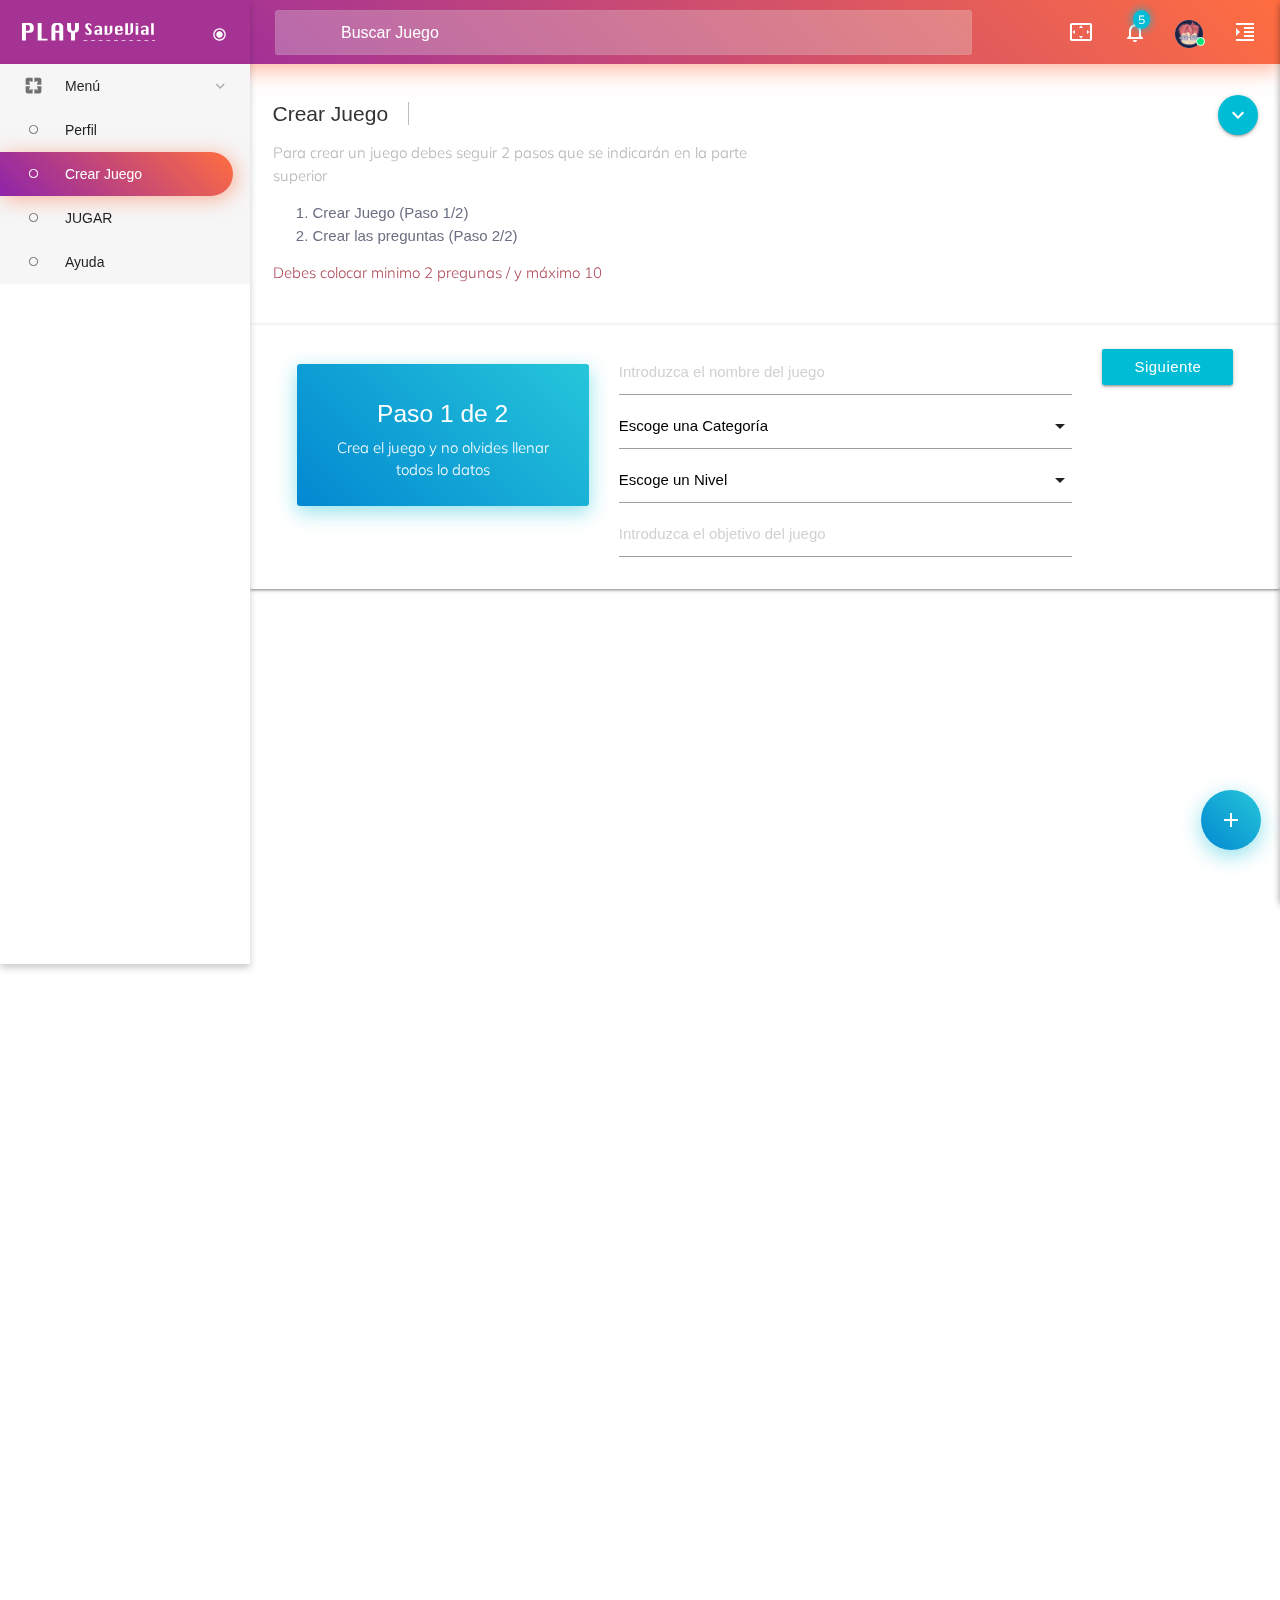
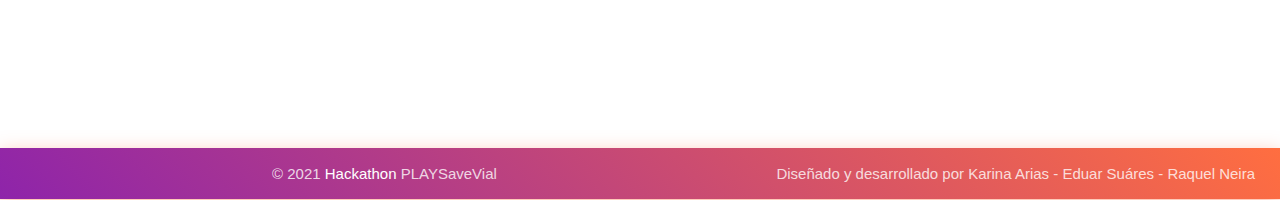
==== commit d7f3932d: "Crear Juego" ====
--- a/crearJuego.html
+++ b/crearJuego.html
@@ -31,6 +31,7 @@
     <link rel="stylesheet" type="text/css" href="app-assets/css/custom/custom.css">
     <link rel="stylesheet" type="text/css" href="app-assets/css/custom/custom.css">
     <!-- END: Custom CSS-->
+    <link rel="stylesheet" href="resources/css/style.css">
 
 </head>
 <!-- END: Head-->
@@ -219,12 +220,18 @@
                 <div class="container">
                     <div class="row">
                         <div class="col s10 m6 l6 breadcrumbs-left">
-                            <h5 class="breadcrumbs-title mt-0 mb-0 display-inline hide-on-small-and-down"><span>Perfil</span></h5>
+                            <h5 class="breadcrumbs-title mt-0 mb-0 display-inline hide-on-small-and-down"><span>Crear Juego</span></h5>
+                            <p>Para crear un juego debes seguir 2 pasos que se indicarán en la parte superior</p>
+                            <ol>
+                                <li>Crear Juego (Paso 1/2)</li>
+                                <li>Crear las preguntas (Paso 2/2)</li>
+                            </ol>
+                            <p style="color: #AB4B57;">Debes colocar minimo 2 pregunas / y máximo 10</p>
                         </div>
                         <div class="col s2 m6 l6"><a class="btn btn-floating dropdown-settings waves-effect waves-light breadcrumbs-btn right" href="#!" data-target="dropdown1"><i class="material-icons">expand_more </i><i class="material-icons right">arrow_drop_down</i></a>
                             <ul class="dropdown-content" id="dropdown1" tabindex="0">
-                                <li tabindex="0"><a class="grey-text text-darken-2" href="#">Crear Juego</a></li>
-                                <li tabindex="0"><a class="grey-text text-darken-2" href="#">Jugar</a></li>
+                                <li tabindex="0"><a class="grey-text text-darken-2" href="crearJuego.html">Crear Juego</a></li>
+                                <li tabindex="0"><a class="grey-text text-darken-2" href="jugar.html">Jugar</a></li>
                             </ul>
                         </div>
                     </div>
@@ -232,38 +239,6 @@
             </div>
 
 
-            <div class="col s12">
-                <div class="container">
-
-                        <!-- Modal Trigger -->
-                        <!-- <button id="btnNuevo" type="button" class="waves-effect waves-light btn modal-trigger tooltipped" data-toggle="modal" href="#modalGuardar" data-position="bottom" data-tooltip="Agregar Categoria"><i class="material-icons" >library_add</i></button> -->
-                        <!-- Modal Structure -->
-                        <div id="modalGuardar" class="modal">
-                            <div class="modal-content">
-                                <h4>Agregar Categoria</h4>
-                                <div>
-                                    <input type="text" id="name" placeholder="Introduzca el nombre de la categoria">
-                                    <input type="text" id="description" placeholder="Introduzca la descripción">
-                                </div>
-                                <button class="btn waves-effect waves-light " type="submit" name="action" onclick="guardarInformacion()">Agregar
-                                    <i class="material-icons right"  >send</i>
-                                </button>
-
-                            </div>
-                        </div>
-                        <div id="modalEditar" class="modal">
-                            <div class="modal-content">
-                                <h4>Editar Categoria</h4>
-                                <div>
-                                    <input type="text" id="name_e" placeholder="name">
-                                    <input type="text" id="description_e" placeholder="brand">
-                                </div>
-                                <button class="btn waves-effect waves-light " type="submit" name="action" onclick="editarInformacion()">Editar
-                                    <i class="material-icons right"  >send</i>
-                                </button>
-
-                            </div>
-                        </div>
                         <!-- FINAL MODAL -->
 
                     <div class="section">
@@ -277,46 +252,98 @@
                                     <div class="container caja">
                                         <div class="row">
                                             <!-- CONTENIDO MIBODY-->
-                                            <!-- users view start -->
-                                            <div>
-                                                <h6>CREAR JUEGO</h6>
-
-                                                    <input placeholder="Introduzca el nombre del juego" id="nombreJuego" type="text" class="validate">
-                                                    <label for="nombreJuego">Nombre del Juego</label>
-
-                                                <select>
-                                                    <option value="" disabled selected>Escoge una Categoría</option>
-                                                    <option value="Ciclistas">Ciclistas</option>
-                                                    <option value="Scooters">Scooters</option>
-                                                </select>
-                                                <select>
-                                                    <option value="" disabled selected>Escoge un Nivel</option>
-                                                    <option value="Nivel 1">Nivel 1</option>
-                                                    <option value="Nivel 2">Nivel 2</option>
-                                                    <option value="Nivel 1">Nivel 3</option>
-                                                </select>
-                                                <input placeholder="Introduzca el objetivo del juego" id="objetivoJuego" type="text" class="validate">
-                                                    <label for="objetivoJuego">Objetivo juego</label>
-                                                <select>
-                                                    <option value="" disabled selected>Escoge el número de preguntas</option>
-                                                    <option value="">2</option>
-                                                    <option value="">3</option>
-                                                    <option value="">4</option>
-                                                    <option value="">5</option>
-                                                    <option value="">6</option>
-                                                    <option value="">7</option>
-                                                    <option value="">8</option>
-                                                    <option value="">9</option>
-                                                    <option value="">10</option>
-                                                </select>
-                                                <hr>
-                                                <h6>Preguntas</h6>
-                                                <input type="text" id="enunciado" placeholder="Introduzca el enunciado de la pregunta 1">
-                                                <input type="text" id="enunciado" placeholder="Opción 1">
-                                                <input type="text" id="enunciado" placeholder="Opción 2">
-                                                <input type="text" id="enunciado" placeholder="Opción 3">
-                                                <input type="text" id="enunciado" placeholder="Opción 4">
+                                            <div class="paso1">
+                                                <div class="col s12 m4">
+                                                    <div class="card gradient-shadow gradient-45deg-light-blue-cyan border-radius-3">
+                                                        <div class="card-content center">
+                                                            <!-- <img src="#" alt="images" class="width-40" /> -->
+                                                            <h5 class="white-text lighten-4">Paso 1 de 2</h5>
+                                                            <p class="white-text lighten-4">Crea el juego y no olvides llenar todos lo datos</p>
+                                                        </div>
+                                                    </div>
+                                                </div>
+                                                <div class="col s12 m6">
+                                                    <input placeholder="Introduzca el nombre del juego" id="cj_nombreJuego" type="text" class="validate">
+
+                                                    <select id="cj_categoria">
+                                                        <option value="" disabled selected>Escoge una Categoría</option>
+                                                        <option value="Ciclistas">Ciclistas</option>
+                                                        <option value="Scooters">Scooters</option>
+                                                    </select>
+                                                    <select id="cj_nivel">
+                                                        <option value="" disabled selected>Escoge un Nivel</option>
+                                                        <option value="1">Nivel 1</option>
+                                                        <option value="2">Nivel 2</option>
+                                                        <option value="3">Nivel 3</option>
+                                                    </select>
+                                                    <input placeholder="Introduzca el objetivo del juego" id="cj_objetivo" type="text" class="validate">
+
+                                                </div>
+                                                <div class="col s12 m2">
+                                                    <button class="btn waves-effect waves-light btn_enviarJuego" type="submit" name="action">Siguiente
+                                                        <i class="material-icons right">send</i>
+                                                    </button>
+                                                </div>
                                             </div>
+                                            
+                                            <!-- Fin Paso2 -->
+                                            <div class="paso2">
+                                                <div class="col s12 m4">
+                                                    <div class="card gradient-shadow gradient-45deg-light-blue-cyan border-radius-3">
+                                                        <div class="card-content center">
+                                                            <!-- <img src="#" alt="images" class="width-40" /> -->
+                                                            <h5 class="white-text lighten-4">Paso 2 de 2</h5>
+                                                            <p class="white-text lighten-4">Para crear otra pregunta da clic en el +</p>
+                                                            <br>
+                                                            <a class="btn-floating btn-large waves-effect waves-light red btn_enviarPregunta"><i class="material-icons">add</i></a>
+                                                            <p class="white-text lighten-4">Cuando termine de crear las preguntas de clic en "Finalizar"</p>
+                                                        </div>
+                                                    </div>
+                                                </div>
+                                                <div class="col s12 m6">
+                                                    <h6 class="numeroPregunta"></h6>
+                                                    <input placeholder="Introduzca el enunciado de la pregunta" id="cj_enunciado" type="text" class="validate" value="">
+
+                                                    <div class="card-panel white">
+                                                        <h6 style="color: #AB4B57;">Opciones</h6>
+                                                        <input placeholder="TextoOpcionA" id="cj_opcion1" type="text" class="validate">
+                                                        <input placeholder="TextoOpcionB" id="cj_opcion2" type="text" class="validate">
+                                                        <input placeholder="TextoOpcionC" id="cj_opcion3" type="text" class="validate">
+                                                        <input placeholder="TextoOpcionD" id="cj_opcion4" type="text" class="validate">
+                                                    </div>
+
+                                                    <!-- RADIO BUTTON -->
+                                                    <div>
+                                                        <select id="cj_respuesta">
+                                                            <option value="" disabled selected>Escoge la respuesta correcta</option>
+                                                            <option value="distractor1">Opción 1</option>
+                                                            <option value="distractor2">Opción 2</option>
+                                                            <option value="distractor3">Opción 3</option>
+                                                            <option value="distractor4">Opción 4</option>
+                                                        </select>
+                                                    </div>
+
+
+                                                </div>
+                                                <div class="col s12 m2">
+                                                    <button class="btn waves-effect waves-light btnFinalizar" type="submit" name="action">Finalizar
+                                                        <i class="material-icons right">send</i>
+                                                    </button>
+                                                    <!-- <button class="btn waves-effect waves-light posicionInferior btn_enviarPregunta" type="submit" name="action">Finalizar
+                                                        <i class="material-icons right">send</i>
+                                                    </button> -->
+                                                </div>
+                                            </div>
+
+                                            <div class="paso3">
+                                                <div class="alert alert-success" role="alert">
+                                                    <div style="text-align: center;">
+                                                        <h2>Felicidades ya tiene Juego</h2><br>
+                                                        <span>Ahora puede JUGAR</span>
+                                                    </div>
+                                                    </div>
+                                            </div>
+
                                             <!--  FIN CONTENIDO -->
 
                                         </div>
@@ -702,9 +729,9 @@
     <!-- BEGIN PAGE LEVEL JS-->
     <!-- <script src="app-assets/js/scripts/data-tables.js"></script> -->
     <script src="resources/js/comunicacion.js"></script>
-    <script src="resources/js/Services/perfil.js"></script>
     <script src="app-assets/js/scripts/form-elements.js""></script>
     <!-- END PAGE LEVEL JS-->
+    <script src="resources/js/Services/crearJuego.js"></script>
 
 </body>
 
--- a/resources/css/style.css
+++ b/resources/css/style.css
@@ -0,0 +1,505 @@
+body {
+  font-family: "Quicksand", -apple-system, BlinkMacSystemFont, "Segoe UI", Roboto, "Helvetica Neue", Arial, "Noto Sans", sans-serif, "Apple Color Emoji", "Segoe UI Emoji", "Segoe UI Symbol", "Noto Color Emoji";
+  background-color: #fff;
+  height: 200vh;
+  position: relative; }
+  body:before {
+    content: "";
+    position: absolute;
+    top: 0;
+    left: 0;
+    right: 0;
+    bottom: 0;
+    background: rgba(0, 0, 0, 0.5);
+    -webkit-transition: .3s all ease;
+    -o-transition: .3s all ease;
+    transition: .3s all ease;
+    opacity: 0;
+    visibility: hidden;
+    z-index: 1; }
+  body.offcanvas-menu:before {
+    opacity: 1;
+    z-index: 1002;
+    visibility: visible; }
+
+p {
+  color: #b3b3b3;
+  font-weight: 300; }
+
+h1, h2, h3, h4, h5, h6,
+.h1, .h2, .h3, .h4, .h5, .h6 {
+  font-family: "Quicksand", -apple-system, BlinkMacSystemFont, "Segoe UI", Roboto, "Helvetica Neue", Arial, "Noto Sans", sans-serif, "Apple Color Emoji", "Segoe UI Emoji", "Segoe UI Symbol", "Noto Color Emoji"; }
+
+a {
+  -webkit-transition: .3s all ease;
+  -o-transition: .3s all ease;
+  transition: .3s all ease; }
+  a, a:hover {
+    text-decoration: none !important; }
+
+.hero {
+  height: 100vh;
+  width: 100%;
+  background-size: cover;
+  background-position: center center;
+  background-repeat: no-repeat; }
+
+.site-navbar {
+  margin-bottom: 0px;
+  z-index: 2;
+  position: absolute;
+  width: 100%;
+  top: 2rem; }
+  .site-navbar .container-fluid {
+    padding-left: 7rem;
+    padding-right: 7rem; }
+    @media (max-width: 1199.98px) {
+      .site-navbar .container-fluid {
+        padding-left: 15px;
+        padding-right: 15px; } }
+  .site-navbar .site-logo {
+    position: absolute;
+    left: 5%; }
+    @media (max-width: 767.98px) {
+      .site-navbar .site-logo {
+        position: relative;
+        left: auto; } }
+    .site-navbar .site-logo a {
+      color: #fff;
+      font-size: 1.5rem;
+      letter-spacing: .2rem;
+      text-transform: uppercase; }
+      .site-navbar .site-logo a:hover {
+        text-decoration: none; }
+  .site-navbar .site-burger-menu, .site-navbar .right-cta-menu {
+    position: absolute;
+    right: 5%; }
+    @media (max-width: 767.98px) {
+      .site-navbar .site-burger-menu, .site-navbar .right-cta-menu {
+        position: relative;
+        right: auto; } }
+  .site-navbar .site-menu-toggle {
+    color: #fff;
+    line-height: 0;
+    font-size: 2.5rem;
+    position: relative; }
+    @media (max-width: 767.98px) {
+      .site-navbar .site-menu-toggle {
+        margin-left: 5px; } }
+  .site-navbar .site-navigation {
+    position: absolute;
+    left: 50%;
+    -webkit-transform: translateX(-50%);
+    -ms-transform: translateX(-50%);
+    transform: translateX(-50%);
+    z-index: 5; }
+    .site-navbar .site-navigation .site-menu {
+      margin-bottom: 0; }
+      .site-navbar .site-navigation .site-menu .active {
+        color: #fff;
+        display: inline-block;
+        padding: 5px 20px; }
+      .site-navbar .site-navigation .site-menu a {
+        text-decoration: none !important;
+        display: inline-block;
+        position: relative; }
+      .site-navbar .site-navigation .site-menu > li {
+        display: inline-block; }
+        .site-navbar .site-navigation .site-menu > li > a {
+          padding: 20px 20px !important;
+          color: rgba(255, 255, 255, 0.5);
+          display: inline-block;
+          text-decoration: none !important; }
+          .site-navbar .site-navigation .site-menu > li > a:hover {
+            color: #fff; }
+      .site-navbar .site-navigation .site-menu .has-children {
+        position: relative; }
+        .site-navbar .site-navigation .site-menu .has-children > a {
+          position: relative;
+          padding-right: 20px; }
+          .site-navbar .site-navigation .site-menu .has-children > a:before {
+            position: absolute;
+            content: "\e313";
+            font-size: 16px;
+            top: 50%;
+            right: 0;
+            -webkit-transform: translateY(-50%);
+            -ms-transform: translateY(-50%);
+            transform: translateY(-50%);
+            font-family: 'icomoon'; }
+        .site-navbar .site-navigation .site-menu .has-children .dropdown {
+          visibility: hidden;
+          opacity: 0;
+          top: 100%;
+          position: absolute;
+          text-align: left;
+          border-top: 2px solid #E8316B;
+          -webkit-box-shadow: 0 2px 20px -2px rgba(0, 0, 0, 0.2);
+          box-shadow: 0 2px 20px -2px rgba(0, 0, 0, 0.2);
+          padding: 0px 0;
+          margin-top: 20px;
+          margin-left: 0px;
+          background: #fff;
+          -webkit-transition: 0.2s 0s;
+          -o-transition: 0.2s 0s;
+          transition: 0.2s 0s; }
+          .site-navbar .site-navigation .site-menu .has-children .dropdown.arrow-top {
+            position: absolute; }
+            .site-navbar .site-navigation .site-menu .has-children .dropdown.arrow-top:before {
+              bottom: 100%;
+              left: 20%;
+              border: solid transparent;
+              content: " ";
+              height: 0;
+              width: 0;
+              position: absolute;
+              pointer-events: none; }
+            .site-navbar .site-navigation .site-menu .has-children .dropdown.arrow-top:before {
+              border-color: rgba(136, 183, 213, 0);
+              border-bottom-color: #fff;
+              border-width: 10px;
+              margin-left: -10px; }
+          .site-navbar .site-navigation .site-menu .has-children .dropdown li {
+            line-height: 1.4; }
+          .site-navbar .site-navigation .site-menu .has-children .dropdown a {
+            text-transform: none;
+            letter-spacing: normal;
+            -webkit-transition: 0s all;
+            -o-transition: 0s all;
+            transition: 0s all;
+            color: #343a40; }
+            .site-navbar .site-navigation .site-menu .has-children .dropdown a.active {
+              background: #ebeef0;
+              color: #E8316B; }
+          .site-navbar .site-navigation .site-menu .has-children .dropdown > li {
+            list-style: none;
+            padding: 0;
+            margin: 0;
+            min-width: 200px; }
+            .site-navbar .site-navigation .site-menu .has-children .dropdown > li > a {
+              padding: 9px 20px;
+              display: block; }
+              .site-navbar .site-navigation .site-menu .has-children .dropdown > li > a:hover {
+                background: #ebeef0;
+                color: #212529; }
+            .site-navbar .site-navigation .site-menu .has-children .dropdown > li.has-children > a:before {
+              content: "\e315";
+              right: 20px; }
+            .site-navbar .site-navigation .site-menu .has-children .dropdown > li.has-children > a.active {
+              background: #ebeef0;
+              color: #89ba16; }
+            .site-navbar .site-navigation .site-menu .has-children .dropdown > li.has-children > .dropdown, .site-navbar .site-navigation .site-menu .has-children .dropdown > li.has-children > ul {
+              left: 100%;
+              top: 0; }
+            .site-navbar .site-navigation .site-menu .has-children .dropdown > li.has-children:hover > a, .site-navbar .site-navigation .site-menu .has-children .dropdown > li.has-children:active > a, .site-navbar .site-navigation .site-menu .has-children .dropdown > li.has-children:focus > a {
+              background: #ebeef0;
+              color: #212529; }
+        .site-navbar .site-navigation .site-menu .has-children:hover, .site-navbar .site-navigation .site-menu .has-children:focus, .site-navbar .site-navigation .site-menu .has-children:active {
+          cursor: pointer; }
+          .site-navbar .site-navigation .site-menu .has-children:hover > .dropdown, .site-navbar .site-navigation .site-menu .has-children:focus > .dropdown, .site-navbar .site-navigation .site-menu .has-children:active > .dropdown {
+            -webkit-transition-delay: 0s;
+            -o-transition-delay: 0s;
+            transition-delay: 0s;
+            margin-top: 0px;
+            visibility: visible;
+            opacity: 1; }
+      .site-navbar .site-navigation .site-menu.site-menu-dark > li > a {
+        color: black;
+        position: relative; }
+        .site-navbar .site-navigation .site-menu.site-menu-dark > li > a:after {
+          height: 2px;
+          background: #000;
+          content: "";
+          position: absolute;
+          bottom: 0;
+          left: 20px;
+          right: 20px;
+          -webkit-transform: scale(0);
+          -ms-transform: scale(0);
+          transform: scale(0);
+          -webkit-transition: .3s all ease;
+          -o-transition: .3s all ease;
+          transition: .3s all ease; }
+        .site-navbar .site-navigation .site-menu.site-menu-dark > li > a:hover, .site-navbar .site-navigation .site-menu.site-menu-dark > li > a.active {
+          color: #E8316B;
+          position: relative; }
+          .site-navbar .site-navigation .site-menu.site-menu-dark > li > a:hover:after, .site-navbar .site-navigation .site-menu.site-menu-dark > li > a.active:after {
+            -webkit-transform: scale(1);
+            -ms-transform: scale(1);
+            transform: scale(1); }
+
+.site-mobile-menu {
+  width: 300px;
+  position: fixed;
+  right: 0;
+  z-index: 2000;
+  padding-top: 20px;
+  background: #fff;
+  height: calc(100vh);
+  -webkit-transform: translateX(110%);
+  -ms-transform: translateX(110%);
+  transform: translateX(110%);
+  -webkit-box-shadow: -10px 0 20px -10px rgba(0, 0, 0, 0.1);
+  box-shadow: -10px 0 20px -10px rgba(0, 0, 0, 0.1);
+  -webkit-transition: 0.2s all cubic-bezier(0.66, 0.2, 0.48, 0.9);
+  -o-transition: 0.2s all cubic-bezier(0.66, 0.2, 0.48, 0.9);
+  transition: 0.2s all cubic-bezier(0.66, 0.2, 0.48, 0.9); }
+  .offcanvas-menu .site-mobile-menu {
+    -webkit-transform: translateX(0%);
+    -ms-transform: translateX(0%);
+    transform: translateX(0%); }
+  .site-mobile-menu .site-mobile-menu-header {
+    width: 100%;
+    float: left;
+    padding-left: 20px;
+    padding-right: 20px; }
+    .site-mobile-menu .site-mobile-menu-header .site-mobile-menu-close {
+      float: right;
+      margin-top: 8px; }
+      .site-mobile-menu .site-mobile-menu-header .site-mobile-menu-close span {
+        font-size: 30px;
+        display: inline-block;
+        padding-left: 10px;
+        padding-right: 0px;
+        line-height: 1;
+        cursor: pointer;
+        -webkit-transition: .3s all ease;
+        -o-transition: .3s all ease;
+        transition: .3s all ease; }
+        .site-mobile-menu .site-mobile-menu-header .site-mobile-menu-close span:hover {
+          color: #dee2e6; }
+    .site-mobile-menu .site-mobile-menu-header .site-mobile-menu-logo {
+      float: left;
+      margin-top: 10px;
+      margin-left: 0px; }
+      .site-mobile-menu .site-mobile-menu-header .site-mobile-menu-logo a {
+        display: inline-block;
+        text-transform: uppercase; }
+        .site-mobile-menu .site-mobile-menu-header .site-mobile-menu-logo a img {
+          max-width: 70px; }
+        .site-mobile-menu .site-mobile-menu-header .site-mobile-menu-logo a:hover {
+          text-decoration: none; }
+  .site-mobile-menu .site-mobile-menu-body {
+    overflow-y: scroll;
+    -webkit-overflow-scrolling: touch;
+    position: relative;
+    padding: 0 20px 20px 20px;
+    height: calc(100vh - 52px);
+    padding-bottom: 150px; }
+  .site-mobile-menu .site-nav-wrap {
+    padding: 0;
+    margin: 0;
+    list-style: none;
+    position: relative; }
+    .site-mobile-menu .site-nav-wrap a {
+      padding: 10px 20px;
+      display: block;
+      position: relative;
+      color: #212529; }
+      .site-mobile-menu .site-nav-wrap a:hover {
+        color: #E8316B;
+        text-decoration: none; }
+    .site-mobile-menu .site-nav-wrap li {
+      position: relative;
+      display: block; }
+      .site-mobile-menu .site-nav-wrap li .active {
+        color: #000; }
+    .site-mobile-menu .site-nav-wrap .arrow-collapse {
+      position: absolute;
+      right: 0px;
+      top: 10px;
+      z-index: 20;
+      width: 36px;
+      height: 36px;
+      text-align: center;
+      cursor: pointer;
+      border-radius: 50%; }
+      .site-mobile-menu .site-nav-wrap .arrow-collapse:hover {
+        background: #f8f9fa; }
+      .site-mobile-menu .site-nav-wrap .arrow-collapse:before {
+        font-size: 12px;
+        z-index: 20;
+        font-family: "icomoon";
+        content: "\f078";
+        position: absolute;
+        top: 50%;
+        left: 50%;
+        -webkit-transform: translate(-50%, -50%) rotate(-180deg);
+        -ms-transform: translate(-50%, -50%) rotate(-180deg);
+        transform: translate(-50%, -50%) rotate(-180deg);
+        -webkit-transition: .3s all ease;
+        -o-transition: .3s all ease;
+        transition: .3s all ease; }
+      .site-mobile-menu .site-nav-wrap .arrow-collapse.collapsed:before {
+        -webkit-transform: translate(-50%, -50%);
+        -ms-transform: translate(-50%, -50%);
+        transform: translate(-50%, -50%); }
+    .site-mobile-menu .site-nav-wrap > li {
+      display: block;
+      position: relative;
+      float: left;
+      width: 100%; }
+      .site-mobile-menu .site-nav-wrap > li > a {
+        padding-left: 20px;
+        font-size: 20px; }
+      .site-mobile-menu .site-nav-wrap > li > ul {
+        padding: 0;
+        margin: 0;
+        list-style: none; }
+        .site-mobile-menu .site-nav-wrap > li > ul > li {
+          display: block; }
+          .site-mobile-menu .site-nav-wrap > li > ul > li > a {
+            padding-left: 40px;
+            font-size: 16px; }
+          .site-mobile-menu .site-nav-wrap > li > ul > li > ul {
+            padding: 0;
+            margin: 0; }
+            .site-mobile-menu .site-nav-wrap > li > ul > li > ul > li {
+              display: block; }
+              .site-mobile-menu .site-nav-wrap > li > ul > li > ul > li > a {
+                font-size: 16px;
+                padding-left: 60px; }
+    .site-mobile-menu .site-nav-wrap[data-class="social"] {
+      float: left;
+      width: 100%;
+      margin-top: 30px;
+      padding-bottom: 5em; }
+      .site-mobile-menu .site-nav-wrap[data-class="social"] > li {
+        width: auto; }
+        .site-mobile-menu .site-nav-wrap[data-class="social"] > li:first-child a {
+          padding-left: 15px !important; }
+
+.sticky-wrapper {
+  position: absolute;
+  z-index: 100;
+  width: 100%; }
+  .sticky-wrapper + .site-blocks-cover {
+    margin-top: 96px; }
+  .sticky-wrapper .site-menu-toggle {
+    color: #000; }
+    @media (max-width: 991.98px) {
+      .sticky-wrapper .site-menu-toggle {
+        color: #fff; } }
+  .sticky-wrapper .site-navbar {
+    -webkit-transition: .3s all ease;
+    -o-transition: .3s all ease;
+    transition: .3s all ease; }
+    .sticky-wrapper .site-navbar .site-menu > li {
+      display: inline-block; }
+      .sticky-wrapper .site-navbar .site-menu > li > a {
+        position: relative; }
+        .sticky-wrapper .site-navbar .site-menu > li > a:after {
+          height: 2px;
+          background: #fff;
+          content: "";
+          position: absolute;
+          bottom: 0;
+          left: 20px;
+          right: 20px;
+          -webkit-transform: scale(0);
+          -ms-transform: scale(0);
+          transform: scale(0);
+          -webkit-transition: .3s all ease;
+          -o-transition: .3s all ease;
+          transition: .3s all ease; }
+        .sticky-wrapper .site-navbar .site-menu > li > a:hover, .sticky-wrapper .site-navbar .site-menu > li > a.active {
+          color: #fff;
+          position: relative; }
+          .sticky-wrapper .site-navbar .site-menu > li > a:hover:after, .sticky-wrapper .site-navbar .site-menu > li > a.active:after {
+            -webkit-transform: scale(1);
+            -ms-transform: scale(1);
+            transform: scale(1); }
+  .sticky-wrapper.is-sticky .site-menu-toggle {
+    color: #000; }
+  .sticky-wrapper.is-sticky .site-navbar {
+    -webkit-box-shadow: 4px 0 20px -5px rgba(0, 0, 0, 0.2);
+    box-shadow: 4px 0 20px -5px rgba(0, 0, 0, 0.2);
+    background: #fff; }
+    .sticky-wrapper.is-sticky .site-navbar .site-logo a {
+      color: #000; }
+    .sticky-wrapper.is-sticky .site-navbar .site-menu > li {
+      display: inline-block; }
+      .sticky-wrapper.is-sticky .site-navbar .site-menu > li > a {
+        position: relative;
+        color: #000; }
+        .sticky-wrapper.is-sticky .site-navbar .site-menu > li > a:after {
+          height: 2px;
+          background: #E8316B;
+          content: "";
+          position: absolute;
+          bottom: 0;
+          left: 20px;
+          right: 20px;
+          -webkit-transform: scale(0);
+          -ms-transform: scale(0);
+          transform: scale(0);
+          -webkit-transition: .3s all ease;
+          -o-transition: .3s all ease;
+          transition: .3s all ease; }
+        .sticky-wrapper.is-sticky .site-navbar .site-menu > li > a:hover, .sticky-wrapper.is-sticky .site-navbar .site-menu > li > a.active {
+          color: #E8316B;
+          position: relative; }
+          .sticky-wrapper.is-sticky .site-navbar .site-menu > li > a:hover:after, .sticky-wrapper.is-sticky .site-navbar .site-menu > li > a.active:after {
+            -webkit-transform: scale(1);
+            -ms-transform: scale(1);
+            transform: scale(1); }
+  .sticky-wrapper .shrink {
+    padding-top: 10px !important;
+    padding-bottom: 10px !important; }
+
+.btn:after, .btn:before {
+  display: none; }
+
+.btn:hover, .btn:focus, .btn:active {
+  outline: none;
+  -webkit-box-shadow: none !important;
+  box-shadow: none !important; }
+
+.btn.btn-primary {
+  color: #fff;
+  background: #E8316B;
+  border-color: #E8316B; }
+  .btn.btn-primary:hover {
+    background: #1CB6E0;
+    border-color: #1CB6E0; }
+
+.btn.btn-outline-white {
+  background: transparent;
+  border-width: 2px;
+  border-color: #fff;
+  color: #fff; }
+  .btn.btn-outline-white:hover {
+    background: #fff;
+    color: #000; }
+
+.btn.btn-outline-primary {
+  color: #E8316B; }
+  .btn.btn-outline-primary:hover {
+    color: #fff;
+    background: #E8316B; }
+
+.indexPosContainer
+{
+  top: 200px;
+  position:absolute;
+}
+.alertaRegistro
+{
+  color: #E8316B;
+}
+.resaltarForm
+{
+  background-color: #E8316B;
+  color: white;
+}
+.alertaLogin
+{
+  color: #E8316B;
+}
+.posicionInferior
+{
+  position: absolute;
+right:    0;
+bottom:   0;
+}
+
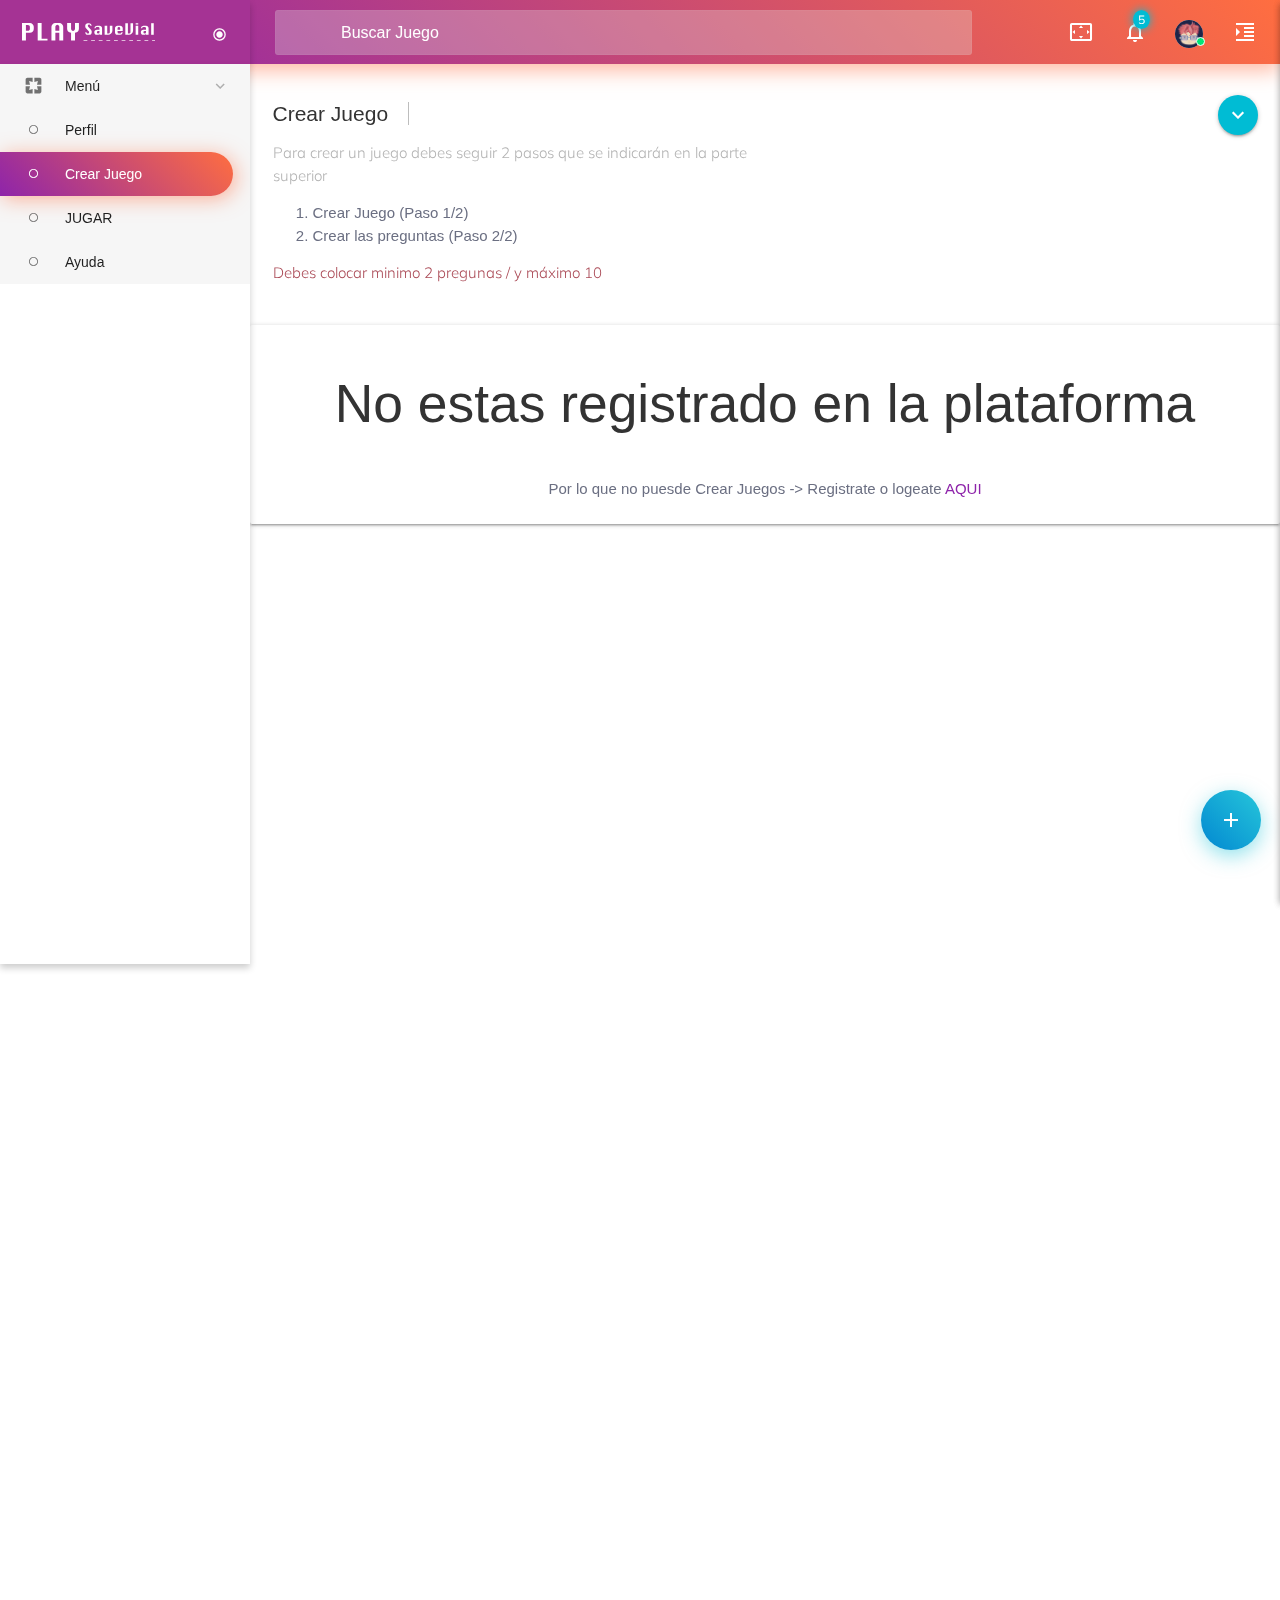
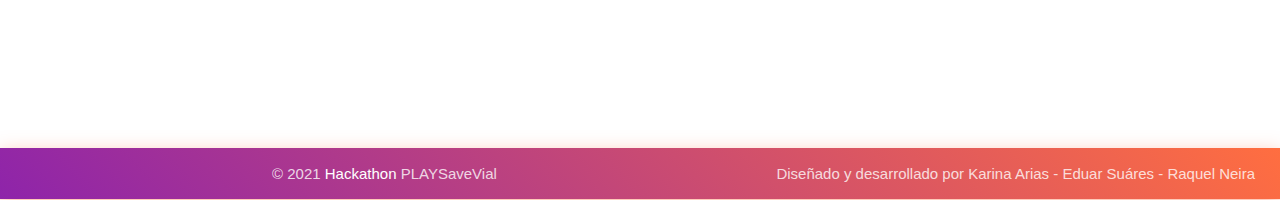
==== commit 867afffe: "Final no va más" ====
--- a/crearJuego.html
+++ b/crearJuego.html
@@ -75,7 +75,7 @@
                         <li><a class="grey-text text-darken-1" href="#"><i class="material-icons">chat_bubble_outline</i> Chat</a></li>
                         <li><a class="grey-text text-darken-1" href="#"><i class="material-icons">help_outline</i> Ayuda</a></li>
                         <li class="divider"></li>
-                        <li><a class="grey-text text-darken-1" href="#"><i class="material-icons">keyboard_tab</i> Salir</a></li>
+                        <li><a class="grey-text text-darken-1 btn_logOut" href="#"><i class="material-icons">keyboard_tab</i> Salir</a></li>
                     </ul>
                 </div>
                 <nav class="display-none search-sm">
@@ -252,6 +252,12 @@
                                     <div class="container caja">
                                         <div class="row">
                                             <!-- CONTENIDO MIBODY-->
+                                            <div class="alertLogeo">
+                                                <div style="text-align: center;">
+                                                    <h2>No estas registrado en la plataforma</h2><br>
+                                                    <span>Por lo que no puesde Crear Juegos -> Registrate o logeate <a href="index.html">AQUI</a> </span>
+                                                </div>
+                                            </div>
                                             <div class="paso1">
                                                 <div class="col s12 m4">
                                                     <div class="card gradient-shadow gradient-45deg-light-blue-cyan border-radius-3">
--- a/resources/css/style.css
+++ b/resources/css/style.css
@@ -503,3 +503,4 @@
 bottom:   0;
 }
 
+
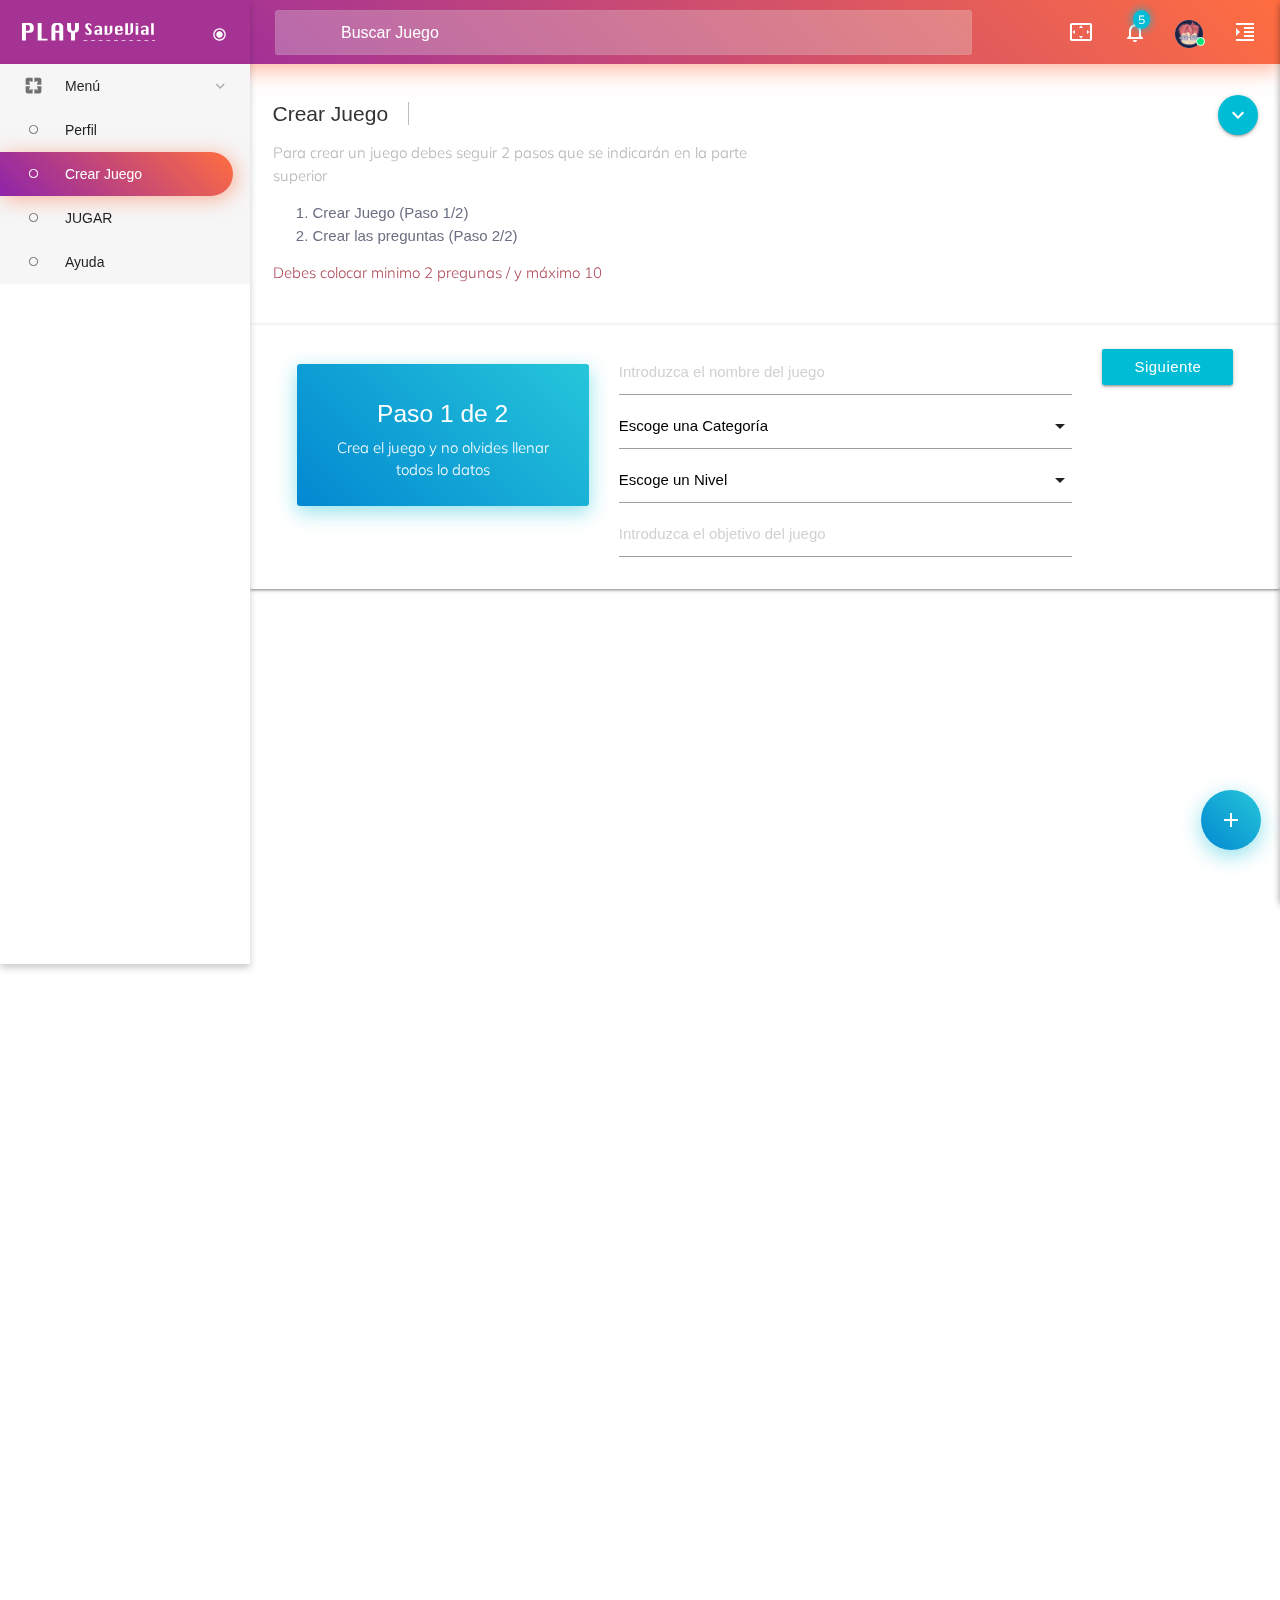
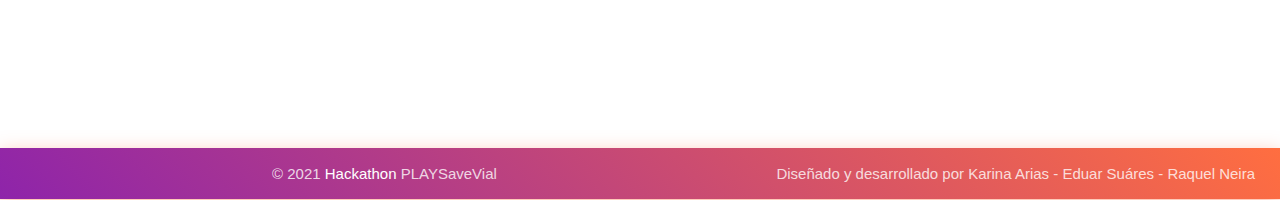
==== commit 0ae4b7ac: "F" ====
--- a/crearJuego.html
+++ b/crearJuego.html
@@ -252,12 +252,12 @@
                                     <div class="container caja">
                                         <div class="row">
                                             <!-- CONTENIDO MIBODY-->
-                                            <div class="alertLogeo">
+                                            <!-- <div class="alertLogeo">
                                                 <div style="text-align: center;">
                                                     <h2>No estas registrado en la plataforma</h2><br>
                                                     <span>Por lo que no puesde Crear Juegos -> Registrate o logeate <a href="index.html">AQUI</a> </span>
                                                 </div>
-                                            </div>
+                                            </div> -->
                                             <div class="paso1">
                                                 <div class="col s12 m4">
                                                     <div class="card gradient-shadow gradient-45deg-light-blue-cyan border-radius-3">
